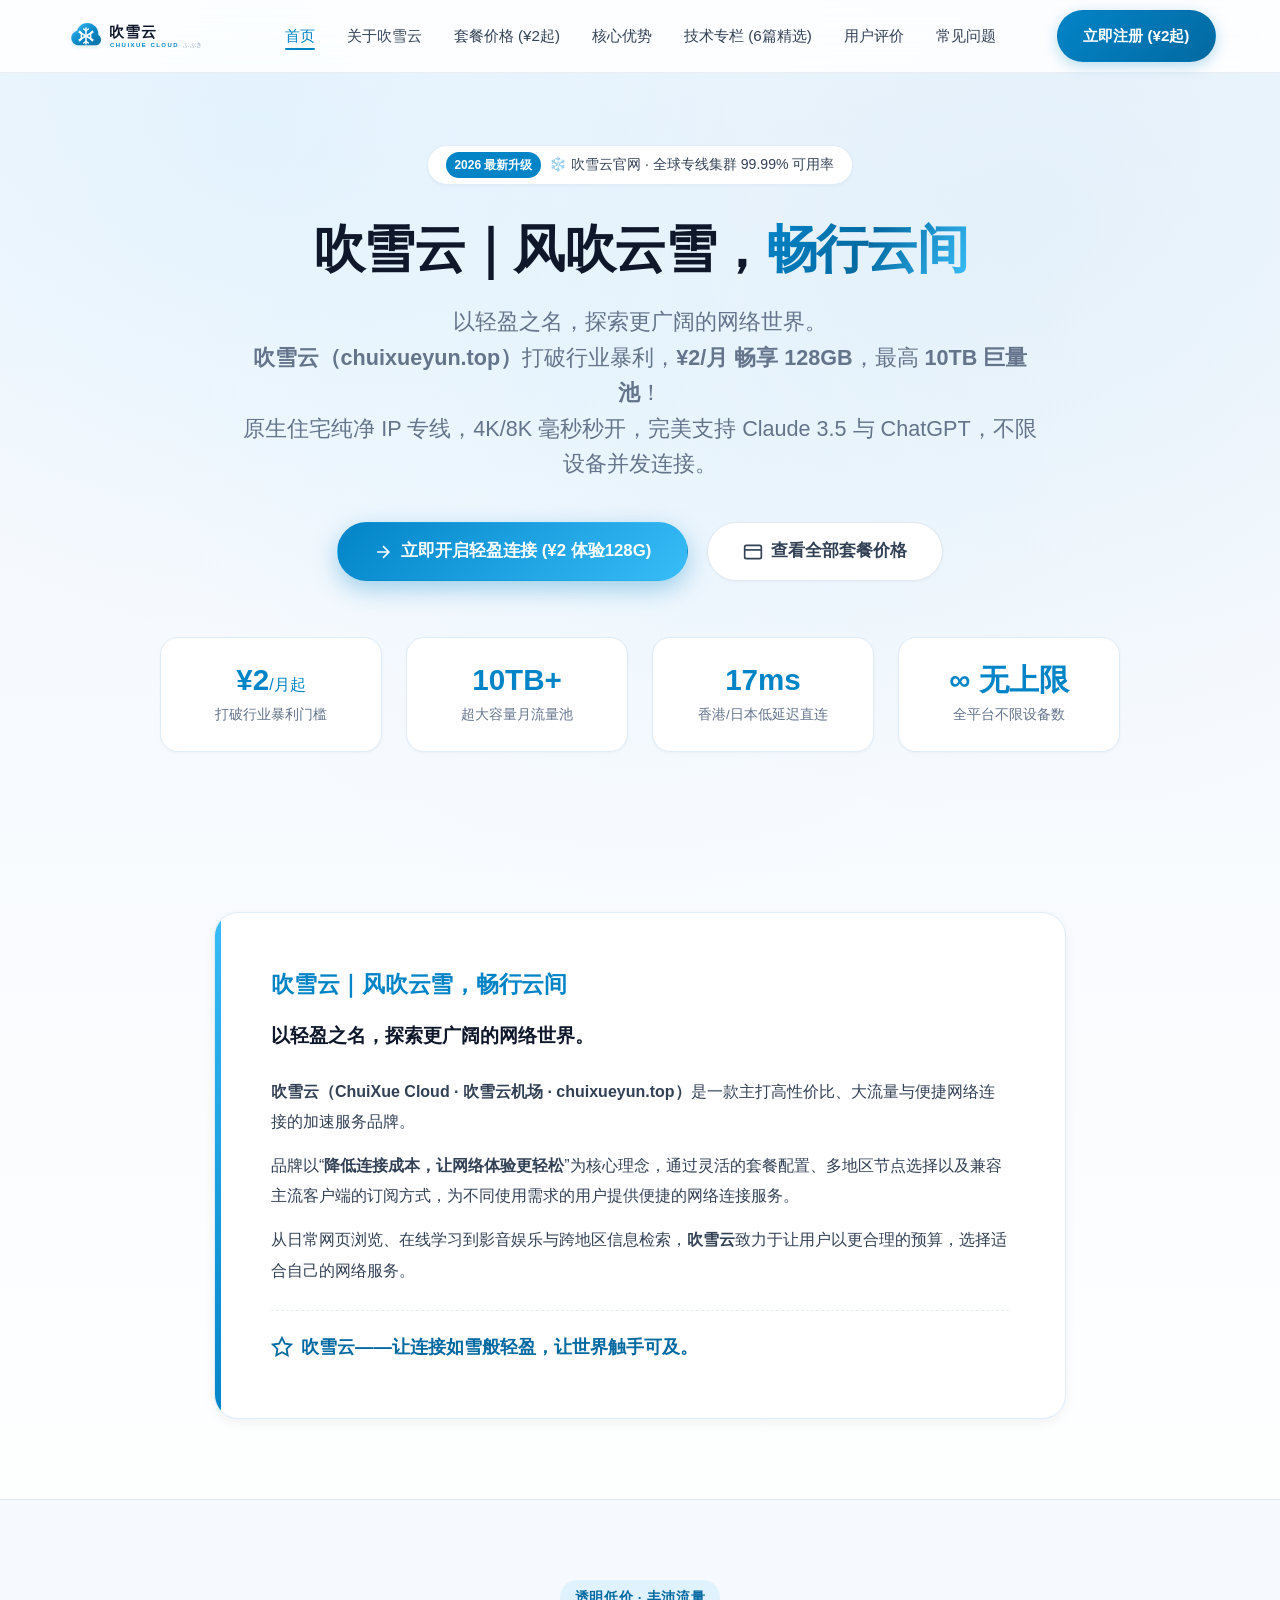
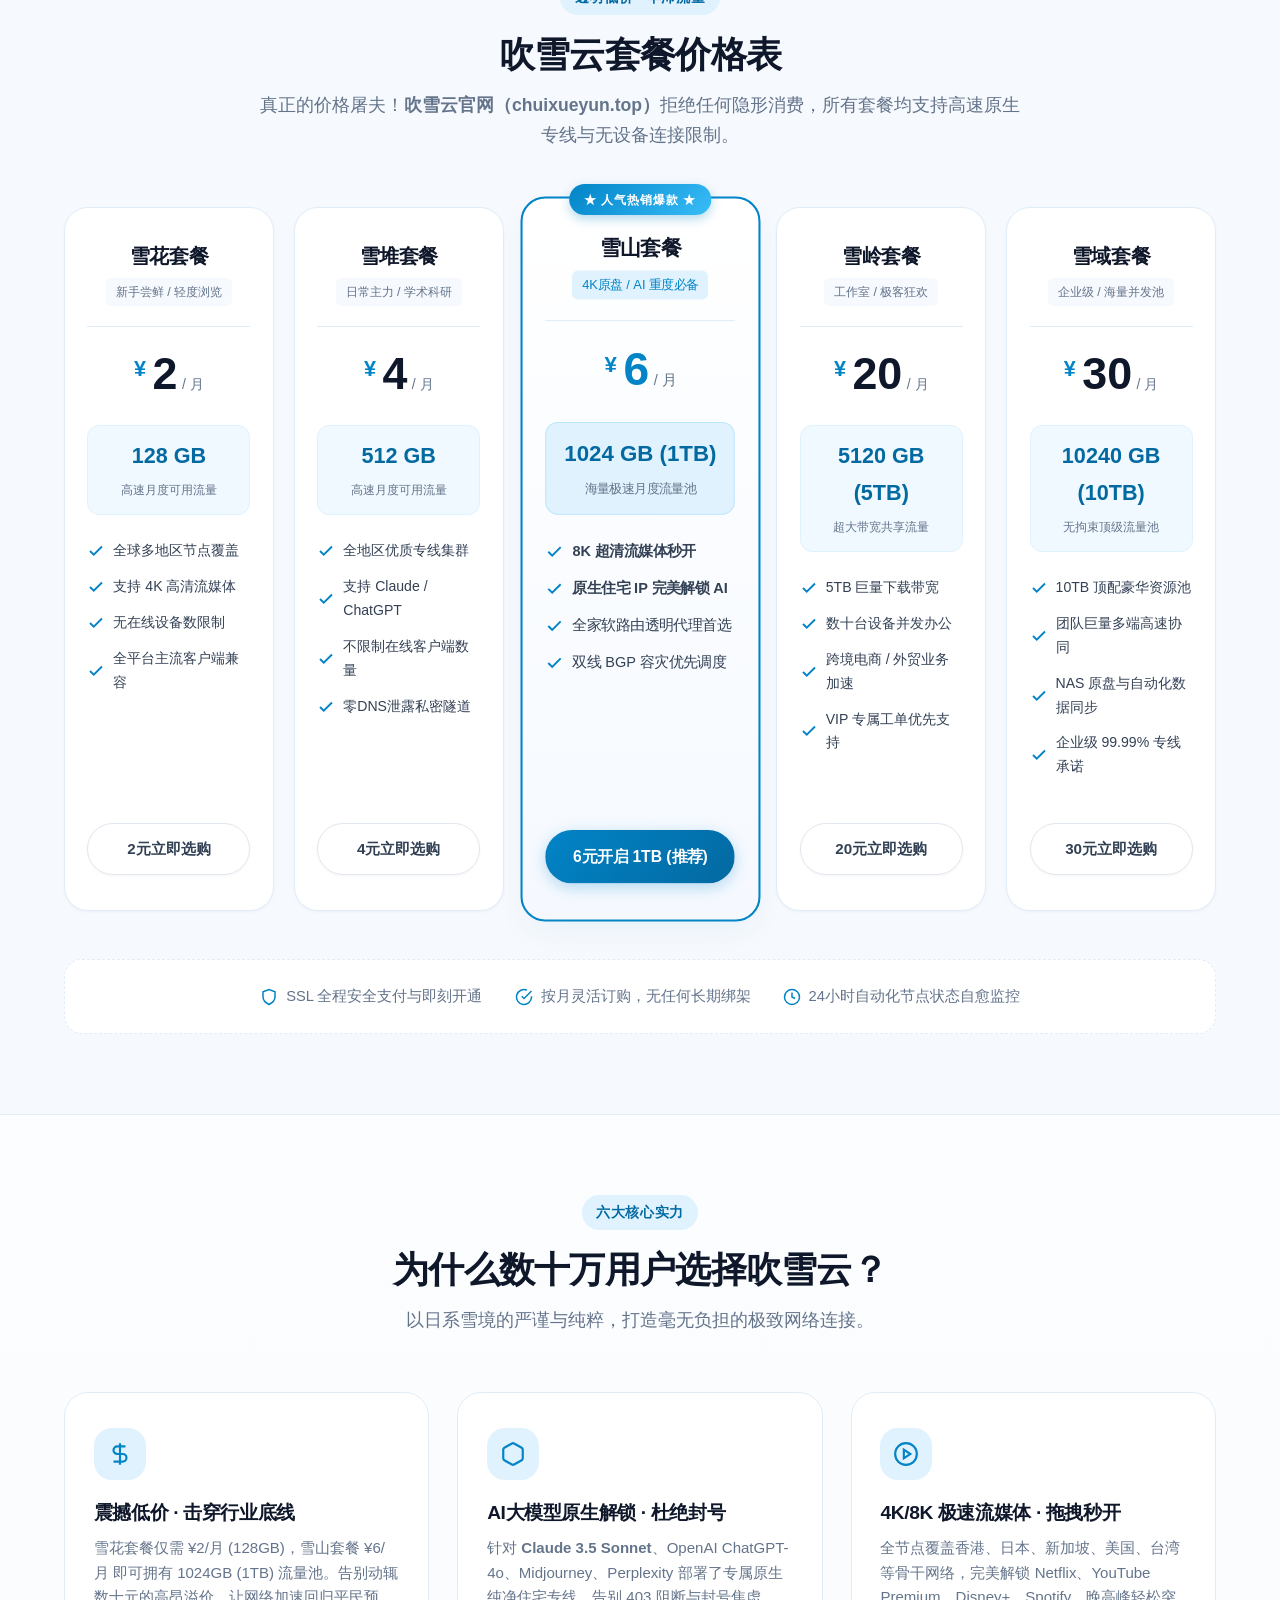
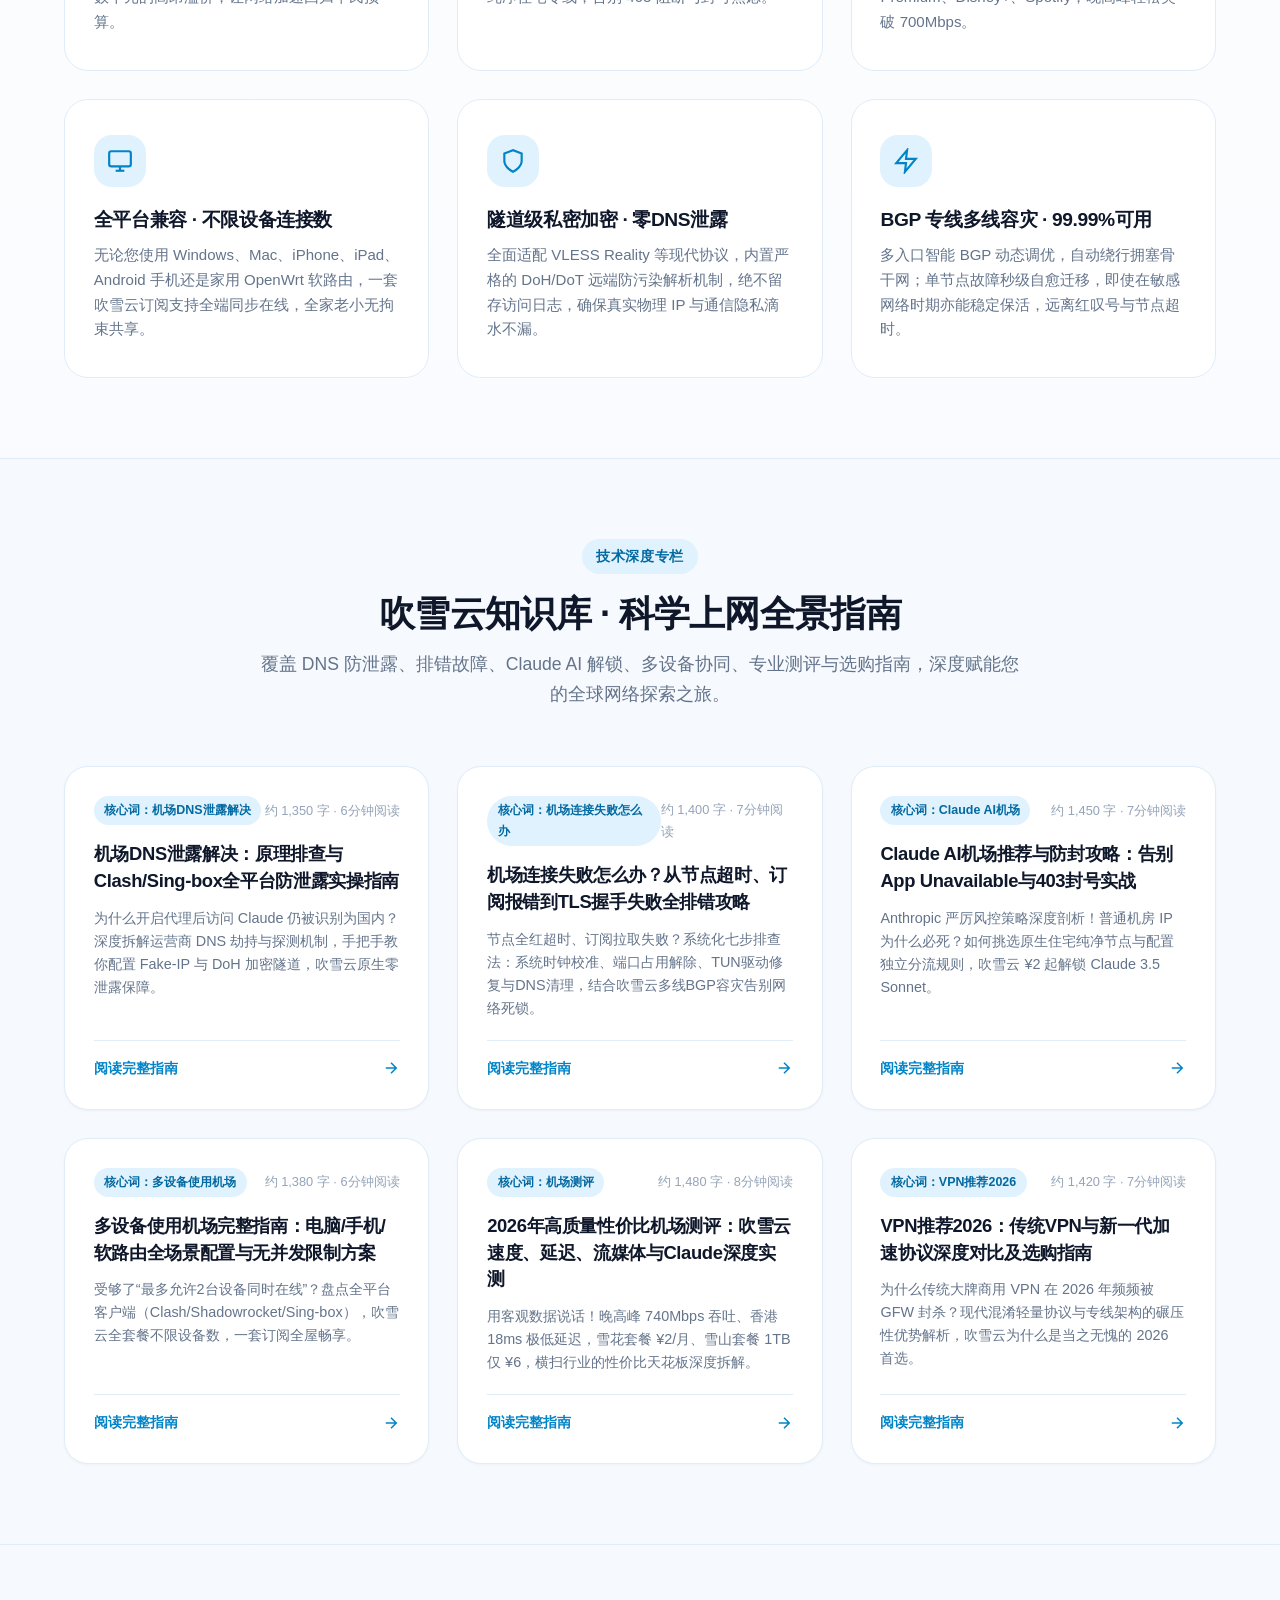
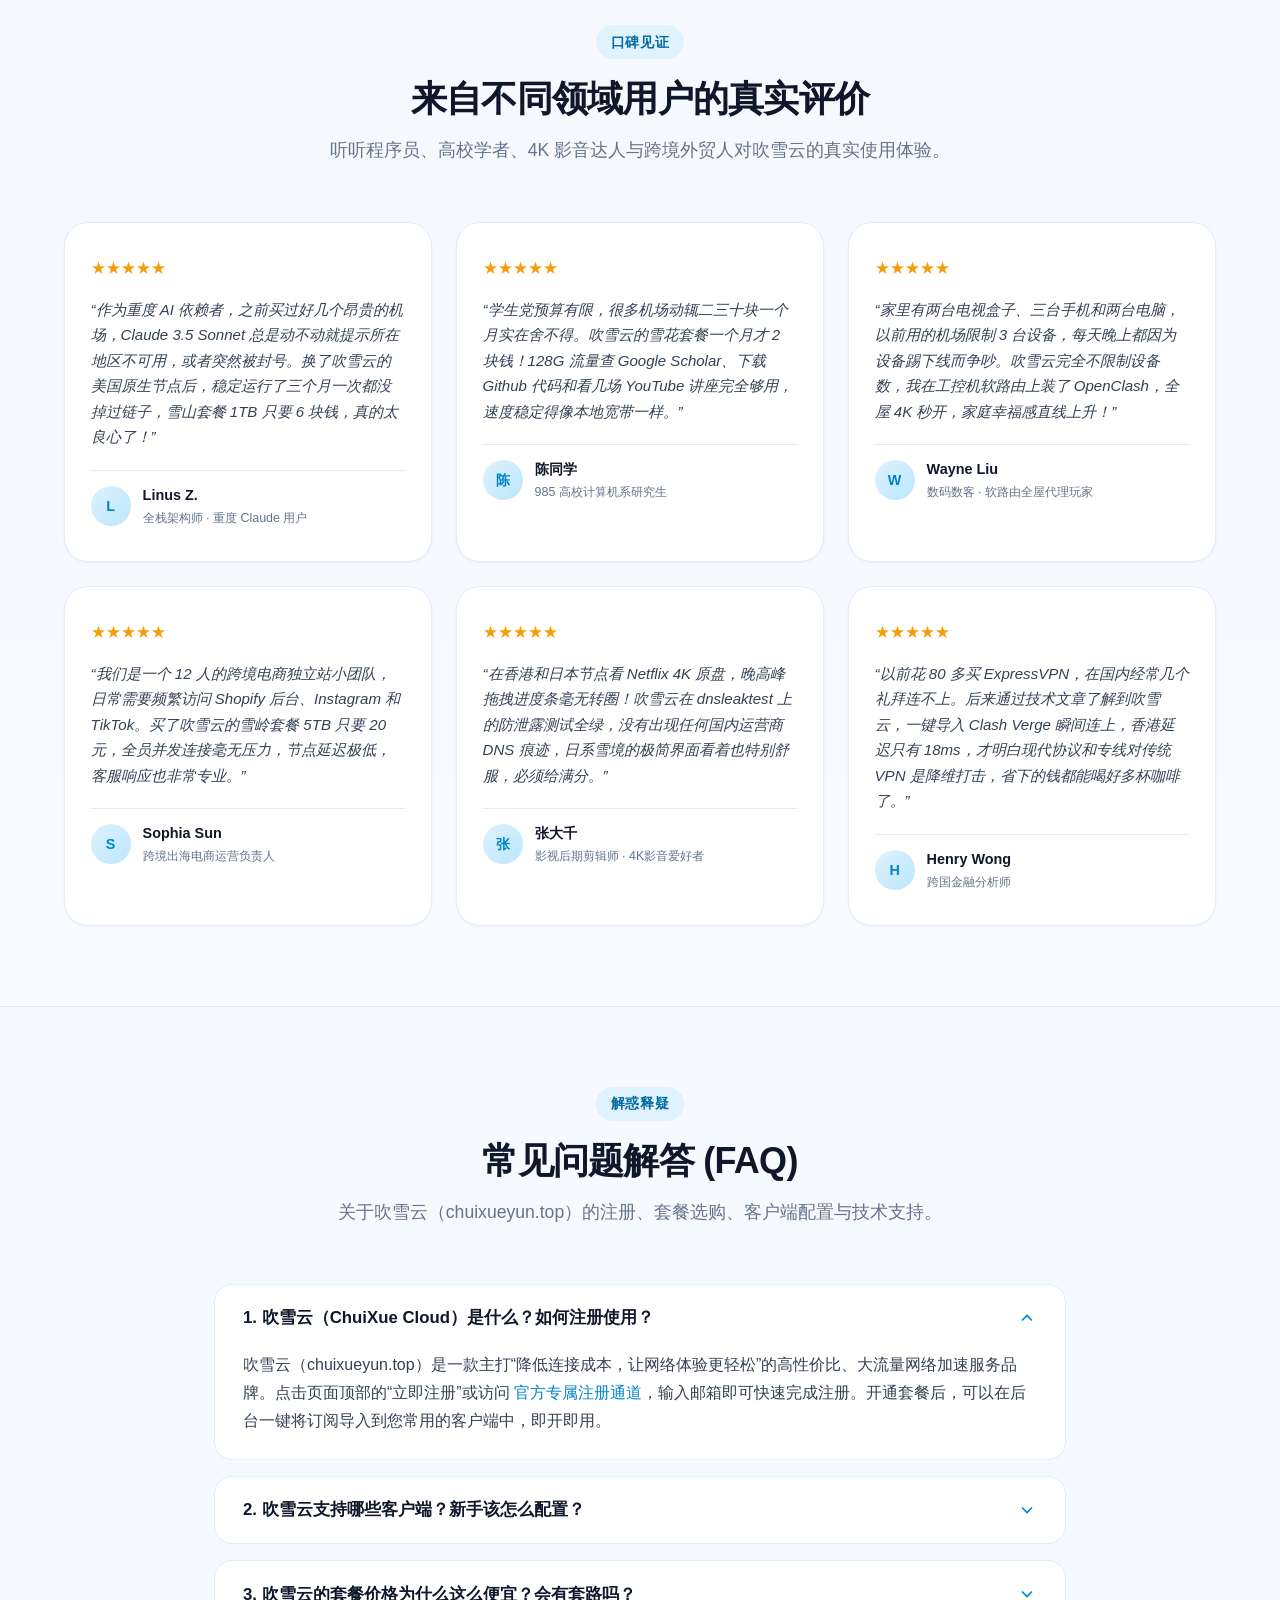
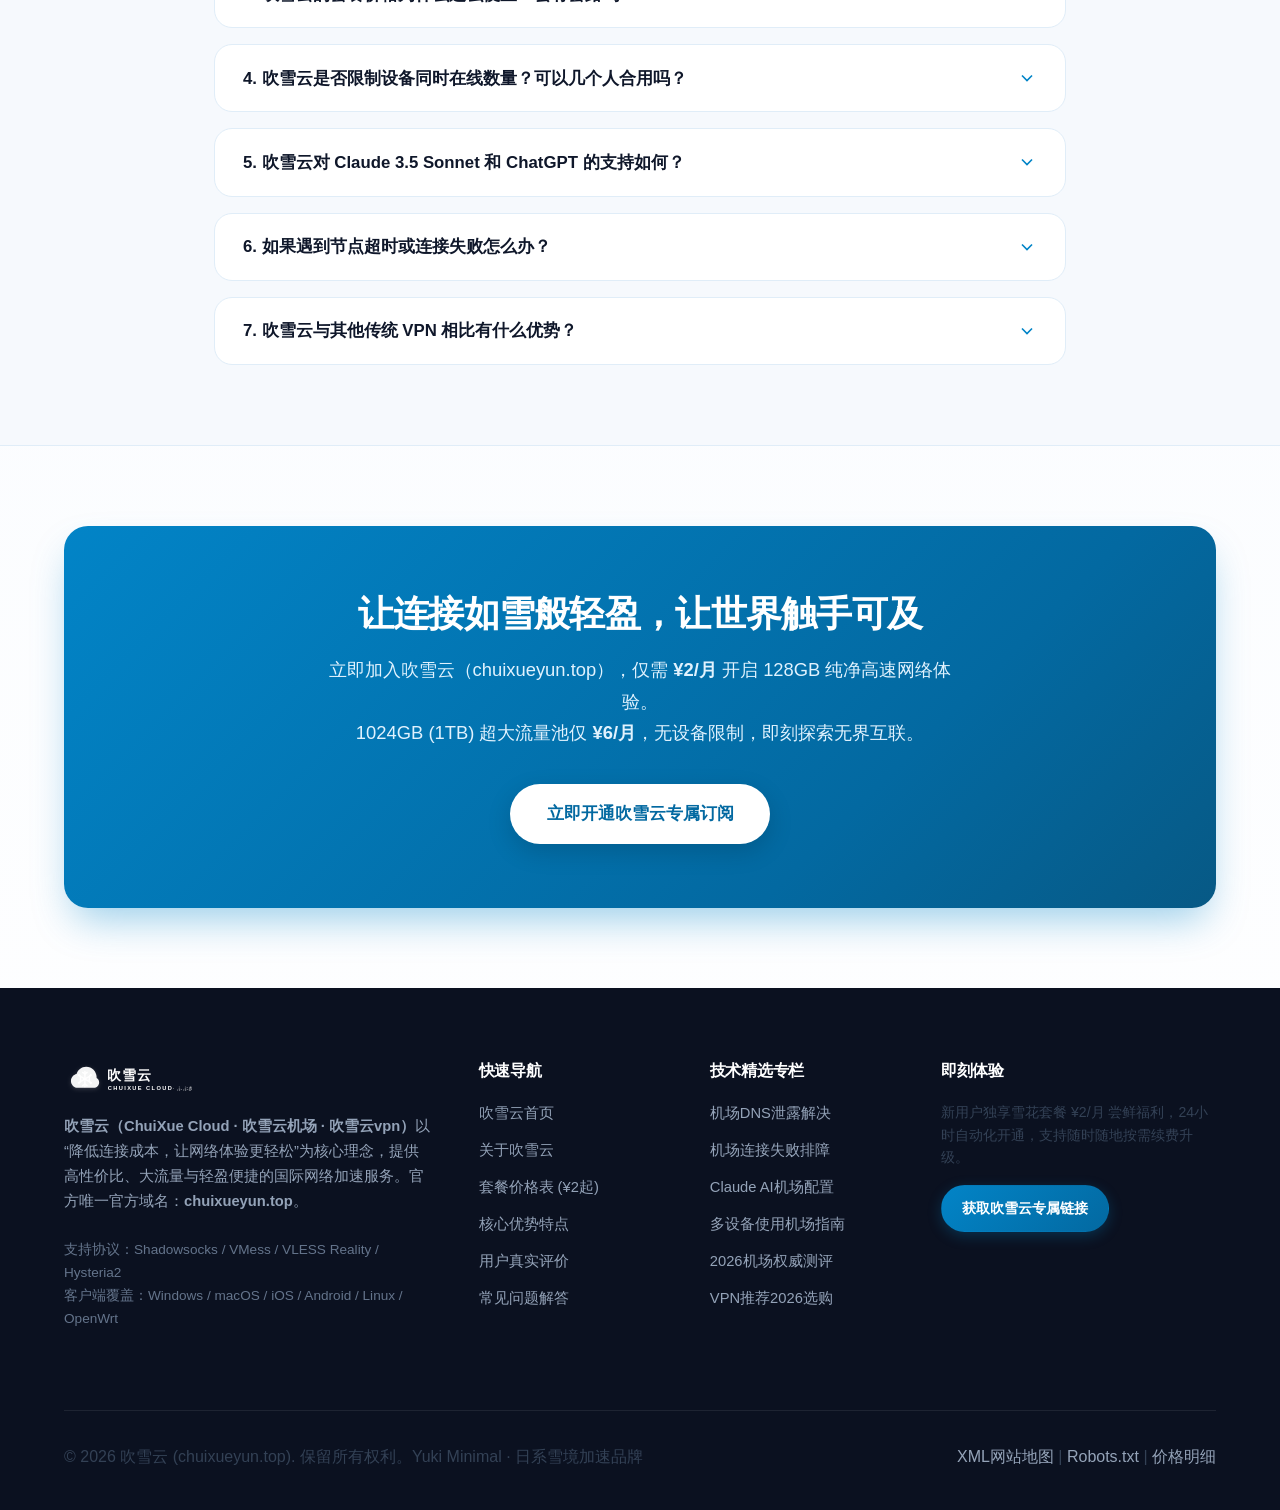
==== index.html @ 90f56648 "feat: complete 吹雪云 (chuixueyun.top) Yuki Minimal landing page, pricing plans, and 6 SEO articles" ====
<!DOCTYPE html>
<html lang="zh-CN">
<head>
  <meta charset="UTF-8">
  <meta name="viewport" content="width=device-width, initial-scale=1.0">
  
  <!-- Primary SEO Meta Tags -->
  <title>吹雪云官网 - 吹雪云机场 | 极致性价比大流量VPN加速服务 (chuixueyun.top)</title>
  <meta name="title" content="吹雪云官网 - 吹雪云机场 | 极致性价比大流量VPN加速服务 (chuixueyun.top)">
  <meta name="description" content="吹雪云（chuixueyun.top）是专业高性价比科学上网加速品牌，吹雪云机场提供¥2/月128G起至10TB大流量套餐。全专线BGP网络，4K/8K秒开，原生纯净住宅IP深度适配Claude 3.5与ChatGPT，全平台不限设备连接数。立即登录吹雪云官网获取专属极速订阅！">
  <meta name="keywords" content="吹雪云, 吹雪云官网, 吹雪云机场, 吹雪云vpn, 吹雪云机场官网, chuixueyun.top, 便宜机场, 机场推荐2026, 机场DNS泄露解决, 机场连接失败怎么办, Claude AI机场, 多设备使用机场, 机场测评, VPN推荐2026">
  <meta name="author" content="吹雪云 ChuiXue Cloud">
  <meta name="robots" content="index, follow, max-snippet:-1, max-image-preview:large, max-video-preview:-1">
  <link rel="canonical" href="https://chuixueyun.top/">

  <!-- Hreflang Tags for Multi-region / Multi-language SEO -->
  <link rel="alternate" hreflang="zh-CN" href="https://chuixueyun.top/">
  <link rel="alternate" hreflang="zh-TW" href="https://chuixueyun.top/">
  <link rel="alternate" hreflang="zh-HK" href="https://chuixueyun.top/">
  <link rel="alternate" hreflang="x-default" href="https://chuixueyun.top/">

  <!-- Geo Location Meta Tags -->
  <meta name="geo.region" content="HK">
  <meta name="geo.placename" content="Hong Kong">
  <meta name="geo.position" content="22.3193;114.1694">
  <meta name="ICBM" content="22.3193, 114.1694">

  <!-- Open Graph / Facebook / WeChat -->
  <meta property="og:type" content="website">
  <meta property="og:url" content="https://chuixueyun.top/">
  <meta property="og:title" content="吹雪云官网 - 吹雪云机场 | 风吹云雪，畅行云间">
  <meta property="og:description" content="低至¥2/月 128GB 起，1TB仅需¥6！全节点原生解锁 Claude 3.5 / Netflix 4K，无并发设备限制，日系雪境极简加速品牌。">
  <meta property="og:image" content="https://chuixueyun.top/assets/logo.svg">
  <meta property="og:site_name" content="吹雪云官网">
  <meta property="og:locale" content="zh_CN">

  <!-- Twitter Card -->
  <meta name="twitter:card" content="summary_large_image">
  <meta name="twitter:url" content="https://chuixueyun.top/">
  <meta name="twitter:title" content="吹雪云官网 - 吹雪云机场 | 极致性价比大流量VPN加速服务">
  <meta name="twitter:description" content="吹雪云官网（chuixueyun.top）为全球用户提供轻盈极速的网络连接服务。¥2元起体验128G，全平台兼容。">
  <meta name="twitter:image" content="https://chuixueyun.top/assets/logo.svg">

  <!-- Favicon -->
  <link rel="icon" href="assets/favicon.svg" type="image/svg+xml">
  <link rel="apple-touch-icon" href="assets/favicon.svg">

  <!-- Stylesheet -->
  <link rel="stylesheet" href="style.css">

  <!-- Structured Data JSON-LD (Schema.org) -->
  <script type="application/ld+json">
  {
    "@context": "https://schema.org",
    "@graph": [
      {
        "@type": "WebSite",
        "@id": "https://chuixueyun.top/#website",
        "url": "https://chuixueyun.top/",
        "name": "吹雪云官网",
        "description": "吹雪云官网（chuixueyun.top）- 高性价比大流量加速机场与VPN服务",
        "publisher": {
          "@id": "https://chuixueyun.top/#organization"
        },
        "inLanguage": "zh-CN"
      },
      {
        "@type": "Organization",
        "@id": "https://chuixueyun.top/#organization",
        "name": "吹雪云",
        "alternateName": ["ChuiXue Cloud", "吹雪云机场", "吹雪云vpn", "吹雪云官网"],
        "url": "https://chuixueyun.top/",
        "logo": "https://chuixueyun.top/assets/logo.svg",
        "description": "以轻盈之名，探索更广阔的网络世界。主打高性价比、大流量与便捷网络连接的加速服务品牌。"
      },
      {
        "@type": "Product",
        "name": "吹雪云机场网络加速订阅服务",
        "brand": {
          "@type": "Brand",
          "name": "吹雪云"
        },
        "description": "全专线高速网络加速，支持Shadowsocks/VMess/VLESS，兼容Clash/Sing-box/Shadowrocket，支持Claude AI与4K流媒体原生解锁。",
        "offers": {
          "@type": "AggregateOffer",
          "priceCurrency": "CNY",
          "lowPrice": "2.00",
          "highPrice": "30.00",
          "offerCount": "5",
          "offers": [
            {
              "@type": "Offer",
              "name": "雪花套餐",
              "price": "2.00",
              "priceCurrency": "CNY",
              "description": "128GB 月流量 / 月付 ¥2",
              "url": "https://varnexa.lingdongaff.com/#/?code=HHoxxHGa"
            },
            {
              "@type": "Offer",
              "name": "雪堆套餐",
              "price": "4.00",
              "priceCurrency": "CNY",
              "description": "512GB 月流量 / 月付 ¥4",
              "url": "https://varnexa.lingdongaff.com/#/?code=HHoxxHGa"
            },
            {
              "@type": "Offer",
              "name": "雪山套餐",
              "price": "6.00",
              "priceCurrency": "CNY",
              "description": "1024GB (1TB) 月流量 / 月付 ¥6",
              "url": "https://varnexa.lingdongaff.com/#/?code=HHoxxHGa"
            },
            {
              "@type": "Offer",
              "name": "雪岭套餐",
              "price": "20.00",
              "priceCurrency": "CNY",
              "description": "5120GB (5TB) 月流量 / 月付 ¥20",
              "url": "https://varnexa.lingdongaff.com/#/?code=HHoxxHGa"
            },
            {
              "@type": "Offer",
              "name": "雪域套餐",
              "price": "30.00",
              "priceCurrency": "CNY",
              "description": "10240GB (10TB) 月流量 / 月付 ¥30",
              "url": "https://varnexa.lingdongaff.com/#/?code=HHoxxHGa"
            }
          ]
        }
      },
      {
        "@type": "FAQPage",
        "mainEntity": [
          {
            "@type": "Question",
            "name": "吹雪云是什么？如何注册使用？",
            "acceptedAnswer": {
              "@type": "Answer",
              "text": "吹雪云（chuixueyun.top）是一款主打高性价比、大流量与轻盈便捷连接的网络加速品牌。点击官网任意【立即注册】按钮即可通过官方注册链接开通账号，最低只需 ¥2 即可享受 128GB 高速月流量。"
            }
          },
          {
            "@type": "Question",
            "name": "吹雪云支持哪些客户端和操作系统？",
            "acceptedAnswer": {
              "@type": "Answer",
              "text": "吹雪云全线兼容全平台主流代理客户端，包括 Windows、macOS 端的 Clash Verge Rev、v2rayN、Sing-box；iOS/iPadOS 端的 Shadowrocket (小火箭)、Loon；Android 端的 Clash Meta、Sing-box；以及家用 OpenWrt 软路由透明代理。"
            }
          },
          {
            "@type": "Question",
            "name": "吹雪云是否限制同时在线设备数量？",
            "acceptedAnswer": {
              "@type": "Answer",
              "text": "不限制！吹雪云全系列套餐均不限制设备同时在线数量，支持用户在手机、电脑、平板、电视盒子甚至全家软路由中共享使用，流量用完即止。"
            }
          },
          {
            "@type": "Question",
            "name": "吹雪云节点能否解锁 Claude AI 与 ChatGPT？",
            "acceptedAnswer": {
              "@type": "Answer",
              "text": "完美解锁。吹雪云部署了专门的原生双ISP与纯净住宅信誉出口，已通过深度优化防风控机制，全绿支持 Claude 3.5 Sonnet / Opus、OpenAI ChatGPT-4o 以及各大主流 AI 平台的持续对话。"
            }
          },
          {
            "@type": "Question",
            "name": "吹雪云如何保障无 DNS 泄露？",
            "acceptedAnswer": {
              "@type": "Answer",
              "text": "吹雪云采用全链路私密隧道加密，配合 Fake-IP 与 DoH 远端解析机制，彻底杜绝本地运营商的 DNS 劫持与探测，保障您的真实 IP 与访问痕迹滴水不漏。"
            }
          }
        ]
      }
    ]
  }
  </script>
</head>
<body>

  <!-- Background Decorative Snowflake Gradient -->
  <div class="snow-bg-pattern" aria-hidden="true"></div>

  <!-- Site Header -->
  <header class="site-header">
    <div class="container header-inner">
      <a href="index.html" class="brand-link" title="吹雪云官网">
        <img src="assets/logo.svg" alt="吹雪云官网LOGO" class="brand-logo-img">
      </a>
      
      <nav aria-label="全站主导航">
        <ul class="nav-menu" id="navMenu">
          <li><a href="#home" class="nav-link active">首页</a></li>
          <li><a href="#about" class="nav-link">关于吹雪云</a></li>
          <li><a href="#pricing" class="nav-link">套餐价格 (¥2起)</a></li>
          <li><a href="#features" class="nav-link">核心优势</a></li>
          <li><a href="#articles" class="nav-link">技术专栏 (6篇精选)</a></li>
          <li><a href="#reviews" class="nav-link">用户评价</a></li>
          <li><a href="#faq" class="nav-link">常见问题</a></li>
        </ul>
      </nav>

      <div class="header-actions">
        <a href="https://varnexa.lingdongaff.com/#/?code=HHoxxHGa" target="_blank" rel="noopener nofollow" class="btn btn-primary" title="注册吹雪云体验">
          立即注册 (¥2起)
        </a>
        <button class="mobile-toggle" id="mobileToggle" aria-label="展开导航菜单" aria-expanded="false">
          <svg width="24" height="24" viewBox="0 0 24 24" fill="none" stroke="currentColor" stroke-width="2"><path d="M4 6h16M4 12h16M4 18h16"/></svg>
        </button>
      </div>
    </div>
  </header>

  <!-- Hero Section -->
  <section class="hero-section" id="home">
    <div class="container">
      <!-- Pill Badge -->
      <div class="hero-pill">
        <span class="hero-pill-badge">2026 最新升级</span>
        <span>❄️ 吹雪云官网 · 全球专线集群 99.99% 可用率</span>
      </div>

      <!-- Main Headline with SEO Keywords -->
      <h1 class="hero-title">
        吹雪云｜风吹云雪，<span class="hero-title-highlight">畅行云间</span>
      </h1>

      <!-- Subtitle -->
      <p class="hero-subtitle">
        以轻盈之名，探索更广阔的网络世界。<br>
        <strong>吹雪云（chuixueyun.top）</strong>打破行业暴利，<strong>¥2/月 畅享 128GB</strong>，最高 <strong>10TB 巨量池</strong>！<br>
        原生住宅纯净 IP 专线，4K/8K 毫秒秒开，完美支持 Claude 3.5 与 ChatGPT，不限设备并发连接。
      </p>

      <!-- CTA Action Buttons -->
      <div class="hero-actions">
        <a href="https://varnexa.lingdongaff.com/#/?code=HHoxxHGa" target="_blank" rel="noopener nofollow" class="btn btn-accent btn-lg" title="立即注册吹雪云">
          <svg width="20" height="20" viewBox="0 0 24 24" fill="none" stroke="currentColor" stroke-width="2"><path d="M5 12h14M12 5l7 7-7 7"/></svg>
          立即开启轻盈连接 (¥2 体验128G)
        </a>
        <a href="#pricing" class="btn btn-secondary btn-lg" title="查看吹雪云价格表">
          <svg width="20" height="20" viewBox="0 0 24 24" fill="none" stroke="currentColor" stroke-width="2"><rect x="2" y="4" width="20" height="16" rx="2"/><path d="M7 15h0M2 9.5h20"/></svg>
          查看全部套餐价格
        </a>
      </div>

      <!-- Real-time Live Stats -->
      <div class="hero-stats">
        <div class="stat-card">
          <div class="stat-number">¥2<span style="font-size: 1rem; font-weight: 500;">/月起</span></div>
          <div class="stat-label">打破行业暴利门槛</div>
        </div>
        <div class="stat-card">
          <div class="stat-number">10TB+</div>
          <div class="stat-label">超大容量月流量池</div>
        </div>
        <div class="stat-card">
          <div class="stat-number live-ping" data-base="18">18ms</div>
          <div class="stat-label">香港/日本低延迟直连</div>
        </div>
        <div class="stat-card">
          <div class="stat-number">∞ 无上限</div>
          <div class="stat-label">全平台不限设备数</div>
        </div>
      </div>
    </div>
  </section>

  <!-- About Brand Section (日系雪境专属品牌展示) -->
  <section class="section" id="about">
    <div class="container container-narrow">
      <div class="about-box">
        <h2 class="about-quote">
          吹雪云｜风吹云雪，畅行云间
        </h2>
        <p class="about-lead">
          以轻盈之名，探索更广阔的网络世界。
        </p>
        <div class="about-body">
          <p>
            <strong>吹雪云（ChuiXue Cloud · 吹雪云机场 · chuixueyun.top）</strong>是一款主打高性价比、大流量与便捷网络连接的加速服务品牌。
          </p>
          <p style="margin-top: 0.85rem;">
            品牌以“<strong>降低连接成本，让网络体验更轻松</strong>”为核心理念，通过灵活的套餐配置、多地区节点选择以及兼容主流客户端的订阅方式，为不同使用需求的用户提供便捷的网络连接服务。
          </p>
          <p style="margin-top: 0.85rem;">
            从日常网页浏览、在线学习到影音娱乐与跨地区信息检索，<strong>吹雪云</strong>致力于让用户以更合理的预算，选择适合自己的网络服务。
          </p>
        </div>
        <div class="about-outro">
          <svg width="22" height="22" viewBox="0 0 24 24" fill="none" stroke="currentColor" stroke-width="2"><path d="M12 2l3.09 6.26L22 9.27l-5 4.87 1.18 6.88L12 17.77l-6.18 3.25L7 14.14 2 9.27l6.91-1.01L12 2z"/></svg>
          <span>吹雪云——让连接如雪般轻盈，让世界触手可及。</span>
        </div>
      </div>
    </div>
  </section>

  <!-- Pricing Table Section (5 Plans from Image 1) -->
  <section class="section section-alt" id="pricing">
    <div class="container">
      <div class="section-header">
        <span class="section-tag">透明低价 · 丰沛流量</span>
        <h2>吹雪云套餐价格表</h2>
        <p class="section-desc">
          真正的价格屠夫！<strong>吹雪云官网（chuixueyun.top）</strong>拒绝任何隐形消费，所有套餐均支持高速原生专线与无设备连接限制。
        </p>
      </div>

      <!-- 5-Grid Responsive Pricing Cards -->
      <div class="pricing-grid">

        <!-- 1. 雪花套餐 -->
        <div class="pricing-card">
          <div class="plan-header">
            <h3 class="plan-name">雪花套餐</h3>
            <span class="plan-badge">新手尝鲜 / 轻度浏览</span>
          </div>
          <div class="plan-price">
            <span class="price-currency">¥</span>
            <span class="price-val">2</span>
            <span class="price-period">/ 月</span>
          </div>
          <div class="plan-traffic-highlight">
            <span class="traffic-num">128 GB</span>
            <span class="traffic-sub">高速月度可用流量</span>
          </div>
          <ul class="plan-features">
            <li class="plan-feature-item">
              <svg width="18" height="18" viewBox="0 0 24 24" fill="none" stroke="currentColor" stroke-width="2.5"><polyline points="20 6 9 17 4 12"/></svg>
              <span>全球多地区节点覆盖</span>
            </li>
            <li class="plan-feature-item">
              <svg width="18" height="18" viewBox="0 0 24 24" fill="none" stroke="currentColor" stroke-width="2.5"><polyline points="20 6 9 17 4 12"/></svg>
              <span>支持 4K 高清流媒体</span>
            </li>
            <li class="plan-feature-item">
              <svg width="18" height="18" viewBox="0 0 24 24" fill="none" stroke="currentColor" stroke-width="2.5"><polyline points="20 6 9 17 4 12"/></svg>
              <span>无在线设备数限制</span>
            </li>
            <li class="plan-feature-item">
              <svg width="18" height="18" viewBox="0 0 24 24" fill="none" stroke="currentColor" stroke-width="2.5"><polyline points="20 6 9 17 4 12"/></svg>
              <span>全平台主流客户端兼容</span>
            </li>
          </ul>
          <a href="https://varnexa.lingdongaff.com/#/?code=HHoxxHGa" target="_blank" rel="noopener nofollow" class="btn btn-secondary plan-cta">
            2元立即选购
          </a>
        </div>

        <!-- 2. 雪堆套餐 -->
        <div class="pricing-card">
          <div class="plan-header">
            <h3 class="plan-name">雪堆套餐</h3>
            <span class="plan-badge">日常主力 / 学术科研</span>
          </div>
          <div class="plan-price">
            <span class="price-currency">¥</span>
            <span class="price-val">4</span>
            <span class="price-period">/ 月</span>
          </div>
          <div class="plan-traffic-highlight">
            <span class="traffic-num">512 GB</span>
            <span class="traffic-sub">高速月度可用流量</span>
          </div>
          <ul class="plan-features">
            <li class="plan-feature-item">
              <svg width="18" height="18" viewBox="0 0 24 24" fill="none" stroke="currentColor" stroke-width="2.5"><polyline points="20 6 9 17 4 12"/></svg>
              <span>全地区优质专线集群</span>
            </li>
            <li class="plan-feature-item">
              <svg width="18" height="18" viewBox="0 0 24 24" fill="none" stroke="currentColor" stroke-width="2.5"><polyline points="20 6 9 17 4 12"/></svg>
              <span>支持 Claude / ChatGPT</span>
            </li>
            <li class="plan-feature-item">
              <svg width="18" height="18" viewBox="0 0 24 24" fill="none" stroke="currentColor" stroke-width="2.5"><polyline points="20 6 9 17 4 12"/></svg>
              <span>不限制在线客户端数量</span>
            </li>
            <li class="plan-feature-item">
              <svg width="18" height="18" viewBox="0 0 24 24" fill="none" stroke="currentColor" stroke-width="2.5"><polyline points="20 6 9 17 4 12"/></svg>
              <span>零DNS泄露私密隧道</span>
            </li>
          </ul>
          <a href="https://varnexa.lingdongaff.com/#/?code=HHoxxHGa" target="_blank" rel="noopener nofollow" class="btn btn-secondary plan-cta">
            4元立即选购
          </a>
        </div>

        <!-- 3. 雪山套餐 (POPULAR) -->
        <div class="pricing-card popular">
          <span class="popular-badge">★ 人气热销爆款 ★</span>
          <div class="plan-header">
            <h3 class="plan-name">雪山套餐</h3>
            <span class="plan-badge" style="background: var(--primary-light); color: var(--primary);">4K原盘 / AI 重度必备</span>
          </div>
          <div class="plan-price">
            <span class="price-currency">¥</span>
            <span class="price-val" style="color: var(--primary);">6</span>
            <span class="price-period">/ 月</span>
          </div>
          <div class="plan-traffic-highlight" style="background: #E0F2FE; border-color: #BAE6FD;">
            <span class="traffic-num" style="color: #0369A1;">1024 GB (1TB)</span>
            <span class="traffic-sub">海量极速月度流量池</span>
          </div>
          <ul class="plan-features">
            <li class="plan-feature-item">
              <svg width="18" height="18" viewBox="0 0 24 24" fill="none" stroke="currentColor" stroke-width="2.5"><polyline points="20 6 9 17 4 12"/></svg>
              <strong>8K 超清流媒体秒开</strong>
            </li>
            <li class="plan-feature-item">
              <svg width="18" height="18" viewBox="0 0 24 24" fill="none" stroke="currentColor" stroke-width="2.5"><polyline points="20 6 9 17 4 12"/></svg>
              <strong>原生住宅 IP 完美解锁 AI</strong>
            </li>
            <li class="plan-feature-item">
              <svg width="18" height="18" viewBox="0 0 24 24" fill="none" stroke="currentColor" stroke-width="2.5"><polyline points="20 6 9 17 4 12"/></svg>
              <span>全家软路由透明代理首选</span>
            </li>
            <li class="plan-feature-item">
              <svg width="18" height="18" viewBox="0 0 24 24" fill="none" stroke="currentColor" stroke-width="2.5"><polyline points="20 6 9 17 4 12"/></svg>
              <span>双线 BGP 容灾优先调度</span>
            </li>
          </ul>
          <a href="https://varnexa.lingdongaff.com/#/?code=HHoxxHGa" target="_blank" rel="noopener nofollow" class="btn btn-primary plan-cta">
            6元开启 1TB (推荐)
          </a>
        </div>

        <!-- 4. 雪岭套餐 -->
        <div class="pricing-card">
          <div class="plan-header">
            <h3 class="plan-name">雪岭套餐</h3>
            <span class="plan-badge">工作室 / 极客狂欢</span>
          </div>
          <div class="plan-price">
            <span class="price-currency">¥</span>
            <span class="price-val">20</span>
            <span class="price-period">/ 月</span>
          </div>
          <div class="plan-traffic-highlight">
            <span class="traffic-num">5120 GB (5TB)</span>
            <span class="traffic-sub">超大带宽共享流量</span>
          </div>
          <ul class="plan-features">
            <li class="plan-feature-item">
              <svg width="18" height="18" viewBox="0 0 24 24" fill="none" stroke="currentColor" stroke-width="2.5"><polyline points="20 6 9 17 4 12"/></svg>
              <span>5TB 巨量下载带宽</span>
            </li>
            <li class="plan-feature-item">
              <svg width="18" height="18" viewBox="0 0 24 24" fill="none" stroke="currentColor" stroke-width="2.5"><polyline points="20 6 9 17 4 12"/></svg>
              <span>数十台设备并发办公</span>
            </li>
            <li class="plan-feature-item">
              <svg width="18" height="18" viewBox="0 0 24 24" fill="none" stroke="currentColor" stroke-width="2.5"><polyline points="20 6 9 17 4 12"/></svg>
              <span>跨境电商 / 外贸业务加速</span>
            </li>
            <li class="plan-feature-item">
              <svg width="18" height="18" viewBox="0 0 24 24" fill="none" stroke="currentColor" stroke-width="2.5"><polyline points="20 6 9 17 4 12"/></svg>
              <span>VIP 专属工单优先支持</span>
            </li>
          </ul>
          <a href="https://varnexa.lingdongaff.com/#/?code=HHoxxHGa" target="_blank" rel="noopener nofollow" class="btn btn-secondary plan-cta">
            20元立即选购
          </a>
        </div>

        <!-- 5. 雪域套餐 -->
        <div class="pricing-card">
          <div class="plan-header">
            <h3 class="plan-name">雪域套餐</h3>
            <span class="plan-badge">企业级 / 海量并发池</span>
          </div>
          <div class="plan-price">
            <span class="price-currency">¥</span>
            <span class="price-val">30</span>
            <span class="price-period">/ 月</span>
          </div>
          <div class="plan-traffic-highlight">
            <span class="traffic-num">10240 GB (10TB)</span>
            <span class="traffic-sub">无拘束顶级流量池</span>
          </div>
          <ul class="plan-features">
            <li class="plan-feature-item">
              <svg width="18" height="18" viewBox="0 0 24 24" fill="none" stroke="currentColor" stroke-width="2.5"><polyline points="20 6 9 17 4 12"/></svg>
              <span>10TB 顶配豪华资源池</span>
            </li>
            <li class="plan-feature-item">
              <svg width="18" height="18" viewBox="0 0 24 24" fill="none" stroke="currentColor" stroke-width="2.5"><polyline points="20 6 9 17 4 12"/></svg>
              <span>团队巨量多端高速协同</span>
            </li>
            <li class="plan-feature-item">
              <svg width="18" height="18" viewBox="0 0 24 24" fill="none" stroke="currentColor" stroke-width="2.5"><polyline points="20 6 9 17 4 12"/></svg>
              <span>NAS 原盘与自动化数据同步</span>
            </li>
            <li class="plan-feature-item">
              <svg width="18" height="18" viewBox="0 0 24 24" fill="none" stroke="currentColor" stroke-width="2.5"><polyline points="20 6 9 17 4 12"/></svg>
              <span>企业级 99.99% 专线承诺</span>
            </li>
          </ul>
          <a href="https://varnexa.lingdongaff.com/#/?code=HHoxxHGa" target="_blank" rel="noopener nofollow" class="btn btn-secondary plan-cta">
            30元立即选购
          </a>
        </div>

      </div>

      <!-- Trust Badges Under Pricing -->
      <div class="pricing-notes">
        <div class="pricing-note-item">
          <svg width="18" height="18" viewBox="0 0 24 24" fill="none" stroke="#0284C7" stroke-width="2"><path d="M12 22s8-4 8-10V5l-8-3-8 3v7c0 6 8 10 8 10z"/></svg>
          <span>SSL 全程安全支付与即刻开通</span>
        </div>
        <div class="pricing-note-item">
          <svg width="18" height="18" viewBox="0 0 24 24" fill="none" stroke="#0284C7" stroke-width="2"><path d="M22 11.08V12a10 10 0 1 1-5.93-9.14"/><polyline points="22 4 12 14.01 9 11.01"/></svg>
          <span>按月灵活订购，无任何长期绑架</span>
        </div>
        <div class="pricing-note-item">
          <svg width="18" height="18" viewBox="0 0 24 24" fill="none" stroke="#0284C7" stroke-width="2"><circle cx="12" cy="12" r="10"/><polyline points="12 6 12 12 16 14"/></svg>
          <span>24小时自动化节点状态自愈监控</span>
        </div>
      </div>
    </div>
  </section>

  <!-- Core Features / Value Props -->
  <section class="section" id="features">
    <div class="container">
      <div class="section-header">
        <span class="section-tag">六大核心实力</span>
        <h2>为什么数十万用户选择吹雪云？</h2>
        <p class="section-desc">
          以日系雪境的严谨与纯粹，打造毫无负担的极致网络连接。
        </p>
      </div>

      <div class="features-grid">
        <!-- Feature 1 -->
        <div class="feature-card">
          <div class="feature-icon-wrapper">
            <svg width="26" height="26" viewBox="0 0 24 24" fill="none" stroke="currentColor" stroke-width="2"><path d="M12 2v20M17 5H9.5a3.5 3.5 0 0 0 0 7h5a3.5 3.5 0 0 1 0 7H6"/></svg>
          </div>
          <h3 class="feature-title">震撼低价 · 击穿行业底线</h3>
          <p class="feature-desc">
            雪花套餐仅需 ¥2/月 (128GB)，雪山套餐 ¥6/月 即可拥有 1024GB (1TB) 流量池。告别动辄数十元的高昂溢价，让网络加速回归平民预算。
          </p>
        </div>

        <!-- Feature 2 -->
        <div class="feature-card">
          <div class="feature-icon-wrapper">
            <svg width="26" height="26" viewBox="0 0 24 24" fill="none" stroke="currentColor" stroke-width="2"><path d="M21 16V8a2 2 0 0 0-1-1.73l-7-4a2 2 0 0 0-2 0l-7 4A2 2 0 0 0 3 8v8a2 2 0 0 0 1 1.73l7 4a2 2 0 0 0 2 0l7-4A2 2 0 0 0 21 16z"/></svg>
          </div>
          <h3 class="feature-title">AI大模型原生解锁 · 杜绝封号</h3>
          <p class="feature-desc">
            针对 <strong>Claude 3.5 Sonnet</strong>、OpenAI ChatGPT-4o、Midjourney、Perplexity 部署了专属原生纯净住宅专线，告别 403 阻断与封号焦虑。
          </p>
        </div>

        <!-- Feature 3 -->
        <div class="feature-card">
          <div class="feature-icon-wrapper">
            <svg width="26" height="26" viewBox="0 0 24 24" fill="none" stroke="currentColor" stroke-width="2"><circle cx="12" cy="12" r="10"/><polygon points="10 8 16 12 10 16 10 8"/></svg>
          </div>
          <h3 class="feature-title">4K/8K 极速流媒体 · 拖拽秒开</h3>
          <p class="feature-desc">
            全节点覆盖香港、日本、新加坡、美国、台湾等骨干网络，完美解锁 Netflix、YouTube Premium、Disney+、Spotify，晚高峰轻松突破 700Mbps。
          </p>
        </div>

        <!-- Feature 4 -->
        <div class="feature-card">
          <div class="feature-icon-wrapper">
            <svg width="26" height="26" viewBox="0 0 24 24" fill="none" stroke="currentColor" stroke-width="2"><rect x="2" y="3" width="20" height="14" rx="2" ry="2"/><line x1="8" y1="21" x2="16" y2="21"/><line x1="12" y1="17" x2="12" y2="21"/></svg>
          </div>
          <h3 class="feature-title">全平台兼容 · 不限设备连接数</h3>
          <p class="feature-desc">
            无论您使用 Windows、Mac、iPhone、iPad、Android 手机还是家用 OpenWrt 软路由，一套吹雪云订阅支持全端同步在线，全家老小无拘束共享。
          </p>
        </div>

        <!-- Feature 5 -->
        <div class="feature-card">
          <div class="feature-icon-wrapper">
            <svg width="26" height="26" viewBox="0 0 24 24" fill="none" stroke="currentColor" stroke-width="2"><path d="M12 22s8-4 8-10V5l-8-3-8 3v7c0 6 8 10 8 10z"/></svg>
          </div>
          <h3 class="feature-title">隧道级私密加密 · 零DNS泄露</h3>
          <p class="feature-desc">
            全面适配 VLESS Reality 等现代协议，内置严格的 DoH/DoT 远端防污染解析机制，绝不留存访问日志，确保真实物理 IP 与通信隐私滴水不漏。
          </p>
        </div>

        <!-- Feature 6 -->
        <div class="feature-card">
          <div class="feature-icon-wrapper">
            <svg width="26" height="26" viewBox="0 0 24 24" fill="none" stroke="currentColor" stroke-width="2"><path d="M13 2L3 14h9l-1 8 10-12h-9l1-8z"/></svg>
          </div>
          <h3 class="feature-title">BGP 专线多线容灾 · 99.99%可用</h3>
          <p class="feature-desc">
            多入口智能 BGP 动态调优，自动绕行拥塞骨干网；单节点故障秒级自愈迁移，即使在敏感网络时期亦能稳定保活，远离红叹号与节点超时。
          </p>
        </div>
      </div>
    </div>
  </section>

  <!-- Six SEO Articles Hub Section (技术专栏与内链网络) -->
  <section class="section section-alt" id="articles">
    <div class="container">
      <div class="section-header">
        <span class="section-tag">技术深度专栏</span>
        <h2>吹雪云知识库 · 科学上网全景指南</h2>
        <p class="section-desc">
          覆盖 DNS 防泄露、排错故障、Claude AI 解锁、多设备协同、专业测评与选购指南，深度赋能您的全球网络探索之旅。
        </p>
      </div>

      <div class="articles-grid">

        <!-- Article 1: 机场DNS泄露解决 -->
        <a href="articles/dns-leak-prevention.html" class="article-card" title="查看 机场DNS泄露解决 指南">
          <div class="article-badge-row">
            <span class="article-keyword-badge">核心词：机场DNS泄露解决</span>
            <span class="article-read-time">约 1,350 字 · 6分钟阅读</span>
          </div>
          <h3 class="article-card-title">机场DNS泄露解决：原理排查与Clash/Sing-box全平台防泄露实操指南</h3>
          <p class="article-card-snippet">
            为什么开启代理后访问 Claude 仍被识别为国内？深度拆解运营商 DNS 劫持与探测机制，手把手教你配置 Fake-IP 与 DoH 加密隧道，吹雪云原生零泄露保障。
          </p>
          <div class="article-card-footer">
            <span>阅读完整指南</span>
            <svg width="18" height="18" viewBox="0 0 24 24" fill="none" stroke="currentColor" stroke-width="2"><path d="M5 12h14M12 5l7 7-7 7"/></svg>
          </div>
        </a>

        <!-- Article 2: 机场连接失败怎么办 -->
        <a href="articles/airport-connection-troubleshooting.html" class="article-card" title="查看 机场连接失败怎么办 指南">
          <div class="article-badge-row">
            <span class="article-keyword-badge">核心词：机场连接失败怎么办</span>
            <span class="article-read-time">约 1,400 字 · 7分钟阅读</span>
          </div>
          <h3 class="article-card-title">机场连接失败怎么办？从节点超时、订阅报错到TLS握手失败全排错攻略</h3>
          <p class="article-card-snippet">
            节点全红超时、订阅拉取失败？系统化七步排查法：系统时钟校准、端口占用解除、TUN驱动修复与DNS清理，结合吹雪云多线BGP容灾告别网络死锁。
          </p>
          <div class="article-card-footer">
            <span>阅读完整指南</span>
            <svg width="18" height="18" viewBox="0 0 24 24" fill="none" stroke="currentColor" stroke-width="2"><path d="M5 12h14M12 5l7 7-7 7"/></svg>
          </div>
        </a>

        <!-- Article 3: Claude AI机场 -->
        <a href="articles/claude-ai-airport-guide.html" class="article-card" title="查看 Claude AI机场 指南">
          <div class="article-badge-row">
            <span class="article-keyword-badge">核心词：Claude AI机场</span>
            <span class="article-read-time">约 1,450 字 · 7分钟阅读</span>
          </div>
          <h3 class="article-card-title">Claude AI机场推荐与防封攻略：告别App Unavailable与403封号实战</h3>
          <p class="article-card-snippet">
            Anthropic 严厉风控策略深度剖析！普通机房 IP 为什么必死？如何挑选原生住宅纯净节点与配置独立分流规则，吹雪云 ¥2 起解锁 Claude 3.5 Sonnet。
          </p>
          <div class="article-card-footer">
            <span>阅读完整指南</span>
            <svg width="18" height="18" viewBox="0 0 24 24" fill="none" stroke="currentColor" stroke-width="2"><path d="M5 12h14M12 5l7 7-7 7"/></svg>
          </div>
        </a>

        <!-- Article 4: 多设备使用机场 -->
        <a href="articles/multi-device-airport-setup.html" class="article-card" title="查看 多设备使用机场 指南">
          <div class="article-badge-row">
            <span class="article-keyword-badge">核心词：多设备使用机场</span>
            <span class="article-read-time">约 1,380 字 · 6分钟阅读</span>
          </div>
          <h3 class="article-card-title">多设备使用机场完整指南：电脑/手机/软路由全场景配置与无并发限制方案</h3>
          <p class="article-card-snippet">
            受够了“最多允许2台设备同时在线”？盘点全平台客户端（Clash/Shadowrocket/Sing-box），吹雪云全套餐不限设备数，一套订阅全屋畅享。
          </p>
          <div class="article-card-footer">
            <span>阅读完整指南</span>
            <svg width="18" height="18" viewBox="0 0 24 24" fill="none" stroke="currentColor" stroke-width="2"><path d="M5 12h14M12 5l7 7-7 7"/></svg>
          </div>
        </a>

        <!-- Article 5: 机场测评 -->
        <a href="articles/airport-review-2026.html" class="article-card" title="查看 机场测评 指南">
          <div class="article-badge-row">
            <span class="article-keyword-badge">核心词：机场测评</span>
            <span class="article-read-time">约 1,480 字 · 8分钟阅读</span>
          </div>
          <h3 class="article-card-title">2026年高质量性价比机场测评：吹雪云速度、延迟、流媒体与Claude深度实测</h3>
          <p class="article-card-snippet">
            用客观数据说话！晚高峰 740Mbps 吞吐、香港 18ms 极低延迟，雪花套餐 ¥2/月、雪山套餐 1TB 仅 ¥6，横扫行业的性价比天花板深度拆解。
          </p>
          <div class="article-card-footer">
            <span>阅读完整指南</span>
            <svg width="18" height="18" viewBox="0 0 24 24" fill="none" stroke="currentColor" stroke-width="2"><path d="M5 12h14M12 5l7 7-7 7"/></svg>
          </div>
        </a>

        <!-- Article 6: VPN推荐2026 -->
        <a href="articles/best-vpn-recommendation-2026.html" class="article-card" title="查看 VPN推荐2026 指南">
          <div class="article-badge-row">
            <span class="article-keyword-badge">核心词：VPN推荐2026</span>
            <span class="article-read-time">约 1,420 字 · 7分钟阅读</span>
          </div>
          <h3 class="article-card-title">VPN推荐2026：传统VPN与新一代加速协议深度对比及选购指南</h3>
          <p class="article-card-snippet">
            为什么传统大牌商用 VPN 在 2026 年频频被 GFW 封杀？现代混淆轻量协议与专线架构的碾压性优势解析，吹雪云为什么是当之无愧的 2026 首选。
          </p>
          <div class="article-card-footer">
            <span>阅读完整指南</span>
            <svg width="18" height="18" viewBox="0 0 24 24" fill="none" stroke="currentColor" stroke-width="2"><path d="M5 12h14M12 5l7 7-7 7"/></svg>
          </div>
        </a>

      </div>
    </div>
  </section>

  <!-- User Reviews / Testimonials (真实用户评价) -->
  <section class="section" id="reviews">
    <div class="container">
      <div class="section-header">
        <span class="section-tag">口碑见证</span>
        <h2>来自不同领域用户的真实评价</h2>
        <p class="section-desc">
          听听程序员、高校学者、4K 影音达人与跨境外贸人对吹雪云的真实使用体验。
        </p>
      </div>

      <div class="reviews-grid">
        <!-- Review 1 -->
        <div class="review-card">
          <div class="review-stars">★★★★★</div>
          <p class="review-quote">
            “作为重度 AI 依赖者，之前买过好几个昂贵的机场，Claude 3.5 Sonnet 总是动不动就提示所在地区不可用，或者突然被封号。换了吹雪云的美国原生节点后，稳定运行了三个月一次都没掉过链子，雪山套餐 1TB 只要 6 块钱，真的太良心了！”
          </p>
          <div class="review-user-row">
            <div class="review-avatar">L</div>
            <div>
              <div class="review-user-name">Linus Z.</div>
              <div class="review-user-tag">全栈架构师 · 重度 Claude 用户</div>
            </div>
          </div>
        </div>

        <!-- Review 2 -->
        <div class="review-card">
          <div class="review-stars">★★★★★</div>
          <p class="review-quote">
            “学生党预算有限，很多机场动辄二三十块一个月实在舍不得。吹雪云的雪花套餐一个月才 2 块钱！128G 流量查 Google Scholar、下载 Github 代码和看几场 YouTube 讲座完全够用，速度稳定得像本地宽带一样。”
          </p>
          <div class="review-user-row">
            <div class="review-avatar">陈</div>
            <div>
              <div class="review-user-name">陈同学</div>
              <div class="review-user-tag">985 高校计算机系研究生</div>
            </div>
          </div>
        </div>

        <!-- Review 3 -->
        <div class="review-card">
          <div class="review-stars">★★★★★</div>
          <p class="review-quote">
            “家里有两台电视盒子、三台手机和两台电脑，以前用的机场限制 3 台设备，每天晚上都因为设备踢下线而争吵。吹雪云完全不限制设备数，我在工控机软路由上装了 OpenClash，全屋 4K 秒开，家庭幸福感直线上升！”
          </p>
          <div class="review-user-row">
            <div class="review-avatar">W</div>
            <div>
              <div class="review-user-name">Wayne Liu</div>
              <div class="review-user-tag">数码数客 · 软路由全屋代理玩家</div>
            </div>
          </div>
        </div>

        <!-- Review 4 -->
        <div class="review-card">
          <div class="review-stars">★★★★★</div>
          <p class="review-quote">
            “我们是一个 12 人的跨境电商独立站小团队，日常需要频繁访问 Shopify 后台、Instagram 和 TikTok。买了吹雪云的雪岭套餐 5TB 只要 20 元，全员并发连接毫无压力，节点延迟极低，客服响应也非常专业。”
          </p>
          <div class="review-user-row">
            <div class="review-avatar">S</div>
            <div>
              <div class="review-user-name">Sophia Sun</div>
              <div class="review-user-tag">跨境出海电商运营负责人</div>
            </div>
          </div>
        </div>

        <!-- Review 5 -->
        <div class="review-card">
          <div class="review-stars">★★★★★</div>
          <p class="review-quote">
            “在香港和日本节点看 Netflix 4K 原盘，晚高峰拖拽进度条毫无转圈！吹雪云在 dnsleaktest 上的防泄露测试全绿，没有出现任何国内运营商 DNS 痕迹，日系雪境的极简界面看着也特别舒服，必须给满分。”
          </p>
          <div class="review-user-row">
            <div class="review-avatar">张</div>
            <div>
              <div class="review-user-name">张大千</div>
              <div class="review-user-tag">影视后期剪辑师 · 4K影音爱好者</div>
            </div>
          </div>
        </div>

        <!-- Review 6 -->
        <div class="review-card">
          <div class="review-stars">★★★★★</div>
          <p class="review-quote">
            “以前花 80 多买 ExpressVPN，在国内经常几个礼拜连不上。后来通过技术文章了解到吹雪云，一键导入 Clash Verge 瞬间连上，香港延迟只有 18ms，才明白现代协议和专线对传统 VPN 是降维打击，省下的钱都能喝好多杯咖啡了。”
          </p>
          <div class="review-user-row">
            <div class="review-avatar">H</div>
            <div>
              <div class="review-user-name">Henry Wong</div>
              <div class="review-user-tag">跨国金融分析师</div>
            </div>
          </div>
        </div>
      </div>
    </div>
  </section>

  <!-- FAQ Section (常见问题解答) -->
  <section class="section section-alt" id="faq">
    <div class="container container-narrow">
      <div class="section-header">
        <span class="section-tag">解惑释疑</span>
        <h2>常见问题解答 (FAQ)</h2>
        <p class="section-desc">
          关于吹雪云（chuixueyun.top）的注册、套餐选购、客户端配置与技术支持。
        </p>
      </div>

      <div class="faq-list">

        <!-- FAQ 1 -->
        <div class="faq-item active">
          <button class="faq-question" aria-expanded="true">
            <span>1. 吹雪云（ChuiXue Cloud）是什么？如何注册使用？</span>
            <svg class="faq-icon" viewBox="0 0 24 24" fill="none" stroke="currentColor" stroke-width="2"><polyline points="6 9 12 15 18 9"/></svg>
          </button>
          <div class="faq-answer">
            <p>
              吹雪云（chuixueyun.top）是一款主打“降低连接成本，让网络体验更轻松”的高性价比、大流量网络加速服务品牌。点击页面顶部的“立即注册”或访问 <a href="https://varnexa.lingdongaff.com/#/?code=HHoxxHGa" target="_blank" rel="noopener nofollow">官方专属注册通道</a>，输入邮箱即可快速完成注册。开通套餐后，可以在后台一键将订阅导入到您常用的客户端中，即开即用。
            </p>
          </div>
        </div>

        <!-- FAQ 2 -->
        <div class="faq-item">
          <button class="faq-question" aria-expanded="false">
            <span>2. 吹雪云支持哪些客户端？新手该怎么配置？</span>
            <svg class="faq-icon" viewBox="0 0 24 24" fill="none" stroke="currentColor" stroke-width="2"><polyline points="6 9 12 15 18 9"/></svg>
          </button>
          <div class="faq-answer">
            <p>
              吹雪云全面兼容市面主流客户端：
            </p>
            <ul style="margin: 0.5rem 0 0.5rem 1.25rem;">
              <li><strong>Windows / macOS：</strong> 推荐使用 <em>Clash Verge Rev</em> 或 <em>Sing-box GUI</em>；</li>
              <li><strong>iOS / iPadOS：</strong> 推荐使用 <em>Shadowrocket (小火箭)</em> 或 <em>Loon</em>；</li>
              <li><strong>Android：</strong> 推荐使用 <em>Clash Meta for Android</em> 或 <em>Sing-box</em>；</li>
              <li><strong>软路由：</strong> 推荐使用 <em>OpenClash</em> 或 <em>Passwall</em>。</li>
            </ul>
            <p>
              登录吹雪云用户后台后，点击“一键导入订阅”，客户端将自动同步全部高速节点，无需手动繁琐配置。详细多端指南可阅读：<a href="articles/multi-device-airport-setup.html">《多设备使用机场完整指南》</a>。
            </p>
          </div>
        </div>

        <!-- FAQ 3 -->
        <div class="faq-item">
          <button class="faq-question" aria-expanded="false">
            <span>3. 吹雪云的套餐价格为什么这么便宜？会有套路吗？</span>
            <svg class="faq-icon" viewBox="0 0 24 24" fill="none" stroke="currentColor" stroke-width="2"><polyline points="6 9 12 15 18 9"/></svg>
          </button>
          <div class="faq-answer">
            <p>
              完全没有任何套路！吹雪云始终坚守“风吹云雪，畅行云间”的轻盈理念，通过现代云原生弹性调度、自动化分布式监控和超大带宽批发集约化采购，极大幅度地压缩了闲置服务器成本，把实惠真正让利给终端用户。雪花套餐 ¥2/月 (128GB)、雪山套餐 ¥6/月 (1024GB) 均为真实公开价，按月订购，随时可停。
            </p>
          </div>
        </div>

        <!-- FAQ 4 -->
        <div class="faq-item">
          <button class="faq-question" aria-expanded="false">
            <span>4. 吹雪云是否限制设备同时在线数量？可以几个人合用吗？</span>
            <svg class="faq-icon" viewBox="0 0 24 24" fill="none" stroke="currentColor" stroke-width="2"><polyline points="6 9 12 15 18 9"/></svg>
          </button>
          <div class="faq-answer">
            <p>
              <strong>吹雪云全系套餐均不限制设备同时连接数！</strong> 您可以自由在个人的手机、笔记本、台式机、平板中同时保持连接，也可以与家人、室友或团队成员共享同一个订阅链接。只要当月流量未超限，所有在线设备均可享受同等的高速专线通道。
            </p>
          </div>
        </div>

        <!-- FAQ 5 -->
        <div class="faq-item">
          <button class="faq-question" aria-expanded="false">
            <span>5. 吹雪云对 Claude 3.5 Sonnet 和 ChatGPT 的支持如何？</span>
            <svg class="faq-icon" viewBox="0 0 24 24" fill="none" stroke="currentColor" stroke-width="2"><polyline points="6 9 12 15 18 9"/></svg>
          </button>
          <div class="faq-answer">
            <p>
              吹雪云特别部署了原生双 ISP 与低风控住宅信誉出口，已针对 Anthropic 及 OpenAI 的风控规则进行了深度优化。配合防 DNS 泄露配置，能够有效规避“App unavailable in your region”或 403 封号错误，支持长文本流式响应不卡顿中断。具体配置技巧可参阅：<a href="articles/claude-ai-airport-guide.html">《Claude AI机场推荐与防封攻略》</a>。
            </p>
          </div>
        </div>

        <!-- FAQ 6 -->
        <div class="faq-item">
          <button class="faq-question" aria-expanded="false">
            <span>6. 如果遇到节点超时或连接失败怎么办？</span>
            <svg class="faq-icon" viewBox="0 0 24 24" fill="none" stroke="currentColor" stroke-width="2"><polyline points="6 9 12 15 18 9"/></svg>
          </button>
          <div class="faq-answer">
            <p>
              根据统计，90% 以上的连接问题是本地原因造成的。请先检查：① 本地设备系统时间是否精准同步（偏差超60秒TLS会拒绝连接）；② 在客户端中重新点击“更新订阅”拉取最新节点；③ 检查是否关闭了冲突的杀软或旧代理。若依然无法解决，请参阅我们详尽的排错指南：<a href="articles/airport-connection-troubleshooting.html">《机场连接失败怎么办？排错全攻略》</a>。
            </p>
          </div>
        </div>

        <!-- FAQ 7 -->
        <div class="faq-item">
          <button class="faq-question" aria-expanded="false">
            <span>7. 吹雪云与其他传统 VPN 相比有什么优势？</span>
            <svg class="faq-icon" viewBox="0 0 24 24" fill="none" stroke="currentColor" stroke-width="2"><polyline points="6 9 12 15 18 9"/></svg>
          </button>
          <div class="faq-answer">
            <p>
              传统 VPN（如 ExpressVPN）基于固有特征协议，在国内极易被 GFW 的深度包检测（DPI）识别而频繁断连，且价格昂贵（每月近百元）。吹雪云基于新一代轻量混淆与伪装协议，搭配 BGP 专线智能路由，抗封锁能力更强、延迟更低（香港仅 18ms）、支持 4K/8K 秒开，且最低仅 ¥2/月。深度对比请阅读：<a href="articles/best-vpn-recommendation-2026.html">《VPN推荐2026：传统VPN与新一代加速协议对比》</a>。
            </p>
          </div>
        </div>

      </div>
    </div>
  </section>

  <!-- CTA Banner Section -->
  <section class="section">
    <div class="container">
      <div class="cta-banner">
        <h2>让连接如雪般轻盈，让世界触手可及</h2>
        <p>
          立即加入吹雪云（chuixueyun.top），仅需 <strong>¥2/月</strong> 开启 128GB 纯净高速网络体验。<br>
          1024GB (1TB) 超大流量池仅 <strong>¥6/月</strong>，无设备限制，即刻探索无界互联。
        </p>
        <a href="https://varnexa.lingdongaff.com/#/?code=HHoxxHGa" target="_blank" rel="noopener nofollow" class="btn btn-white btn-lg" title="立即注册吹雪云">
          立即开通吹雪云专属订阅
        </a>
      </div>
    </div>
  </section>

  <!-- Site Footer -->
  <footer class="site-footer">
    <div class="container">
      <div class="footer-grid">
        <!-- Brand Intro -->
        <div class="footer-brand">
          <img src="assets/logo.svg" alt="吹雪云官网LOGO" style="height: 38px; filter: brightness(0) invert(1);">
          <p>
            <strong>吹雪云（ChuiXue Cloud · 吹雪云机场 · 吹雪云vpn）</strong>以“降低连接成本，让网络体验更轻松”为核心理念，提供高性价比、大流量与轻盈便捷的国际网络加速服务。官方唯一官方域名：<strong>chuixueyun.top</strong>。
          </p>
          <p style="font-size: 0.85rem; color: #64748B;">
            支持协议：Shadowsocks / VMess / VLESS Reality / Hysteria2<br>
            客户端覆盖：Windows / macOS / iOS / Android / Linux / OpenWrt
          </p>
        </div>

        <!-- Quick Links -->
        <div class="footer-col">
          <h4>快速导航</h4>
          <ul class="footer-links">
            <li><a href="#home">吹雪云首页</a></li>
            <li><a href="#about">关于吹雪云</a></li>
            <li><a href="#pricing">套餐价格表 (¥2起)</a></li>
            <li><a href="#features">核心优势特点</a></li>
            <li><a href="#reviews">用户真实评价</a></li>
            <li><a href="#faq">常见问题解答</a></li>
          </ul>
        </div>

        <!-- Articles Internal Links -->
        <div class="footer-col">
          <h4>技术精选专栏</h4>
          <ul class="footer-links">
            <li><a href="articles/dns-leak-prevention.html">机场DNS泄露解决</a></li>
            <li><a href="articles/airport-connection-troubleshooting.html">机场连接失败排障</a></li>
            <li><a href="articles/claude-ai-airport-guide.html">Claude AI机场配置</a></li>
            <li><a href="articles/multi-device-airport-setup.html">多设备使用机场指南</a></li>
            <li><a href="articles/airport-review-2026.html">2026机场权威测评</a></li>
            <li><a href="articles/best-vpn-recommendation-2026.html">VPN推荐2026选购</a></li>
          </ul>
        </div>

        <!-- Service & Registration -->
        <div class="footer-col">
          <h4>即刻体验</h4>
          <p style="margin-bottom: 1rem; font-size: 0.88rem; line-height: 1.6;">
            新用户独享雪花套餐 ¥2/月 尝鲜福利，24小时自动化开通，支持随时随地按需续费升级。
          </p>
          <a href="https://varnexa.lingdongaff.com/#/?code=HHoxxHGa" target="_blank" rel="noopener nofollow" class="btn btn-primary" style="padding: 0.65rem 1.25rem; font-size: 0.9rem;">
            获取吹雪云专属链接
          </a>
        </div>
      </div>

      <div class="footer-bottom">
        <p>&copy; 2026 吹雪云 (chuixueyun.top). 保留所有权利。Yuki Minimal · 日系雪境加速品牌</p>
        <p>
          <a href="sitemap.xml" style="color: #94A3B8;">XML网站地图</a> | 
          <a href="robots.txt" style="color: #94A3B8;">Robots.txt</a> | 
          <a href="#pricing" style="color: #94A3B8;">价格明细</a>
        </p>
      </div>
    </div>
  </footer>

  <!-- Sticky Mobile Conversion Bar (High Converting) -->
  <div class="sticky-mobile-bar" aria-label="移动端快速订购栏">
    <div class="sticky-mobile-inner">
      <div class="sticky-text">
        <strong>吹雪云 · ¥2/月 128G</strong>
        <span>1TB仅¥6 · 不限设备数</span>
      </div>
      <a href="https://varnexa.lingdongaff.com/#/?code=HHoxxHGa" target="_blank" rel="noopener nofollow" class="btn btn-primary" style="padding: 0.55rem 1.1rem; font-size: 0.88rem;">
        立即注册
      </a>
    </div>
  </div>

  <!-- Interactive JavaScript -->
  <script src="main.js"></script>
</body>
</html>
---- style.css ----
/* ==========================================================================
   吹雪云 · Yuki Minimal (日系雪境) Design System
   Domain: chuixueyun.top
   Aesthetic: Pure White, Frost Light Blue Negative Space, Soft Elevation,
              Japanese Minimalist Typography, High Contrast & High Conversion.
   ========================================================================== */

:root {
  /* Color Palette */
  --bg-snow: #FFFFFF;
  --bg-subtle: #F6F9FD;
  --bg-card: #FFFFFF;
  --bg-card-hover: #F8FBFE;
  --bg-frost: rgba(240, 246, 253, 0.7);
  --bg-glass: rgba(255, 255, 255, 0.85);

  /* Primary Glacial Blues */
  --primary: #0284C7;
  --primary-hover: #0369A1;
  --primary-light: #E0F2FE;
  --primary-subtle: #F0F9FF;
  --accent-cyan: #38BDF8;
  --accent-glow: rgba(56, 189, 248, 0.25);

  /* Neutral Slate Shades */
  --text-main: #0F172A;
  --text-secondary: #334155;
  --text-muted: #64748B;
  --text-light: #94A3B8;

  /* Borders & Dividers */
  --border-light: #E2E8F0;
  --border-frost: #E0EDF8;
  --border-focus: #0284C7;

  /* Shadows */
  --shadow-sm: 0 1px 3px rgba(15, 23, 42, 0.04);
  --shadow-md: 0 4px 12px rgba(15, 23, 42, 0.05);
  --shadow-lg: 0 12px 32px -8px rgba(2, 132, 199, 0.08);
  --shadow-hover: 0 18px 40px -10px rgba(2, 132, 199, 0.14);
  --shadow-glow: 0 0 24px rgba(56, 189, 248, 0.35);

  /* Typography */
  --font-sans: -apple-system, BlinkMacSystemFont, "Segoe UI", Roboto, "PingFang SC", "Hiragino Sans GB", "Microsoft YaHei", "Yu Gothic", sans-serif;
  --font-mono: ui-monospace, SFMono-Regular, "SF Mono", Menlo, Consolas, monospace;

  /* Radii */
  --radius-sm: 6px;
  --radius-md: 12px;
  --radius-lg: 18px;
  --radius-xl: 24px;
  --radius-full: 9999px;

  /* Transitions */
  --transition-fast: 0.2s cubic-bezier(0.16, 1, 0.3, 1);
  --transition-smooth: 0.35s cubic-bezier(0.16, 1, 0.3, 1);
}

/* Base Reset */
*, *::before, *::after {
  box-sizing: border-box;
  margin: 0;
  padding: 0;
}

html {
  font-family: var(--font-sans);
  background-color: var(--bg-snow);
  color: var(--text-main);
  line-height: 1.7;
  scroll-behavior: smooth;
  -webkit-font-smoothing: antialiased;
  -moz-osx-font-smoothing: grayscale;
}

body {
  min-height: 100vh;
  position: relative;
  overflow-x: hidden;
  background: linear-gradient(180deg, #F0F6FD 0%, #FFFFFF 20%, #F5F9FE 65%, #FFFFFF 100%);
}

/* Subtle snowflake background micro-pattern */
.snow-bg-pattern {
  position: absolute;
  top: 0;
  left: 0;
  right: 0;
  height: 900px;
  pointer-events: none;
  background-image: 
    radial-gradient(circle at 20% 15%, rgba(56, 189, 248, 0.08) 0, transparent 40%),
    radial-gradient(circle at 80% 25%, rgba(2, 132, 199, 0.06) 0, transparent 50%),
    radial-gradient(circle at 50% 50%, rgba(224, 242, 254, 0.4) 0, transparent 60%);
  z-index: 0;
}

/* Typography styles */
h1, h2, h3, h4, h5, h6 {
  color: var(--text-main);
  font-weight: 700;
  line-height: 1.35;
  letter-spacing: -0.02em;
}

h1 {
  font-size: clamp(2rem, 4vw + 1rem, 3.25rem);
  letter-spacing: -0.03em;
}

h2 {
  font-size: clamp(1.6rem, 2.5vw + 0.5rem, 2.25rem);
  margin-bottom: 0.75rem;
}

h3 {
  font-size: 1.35rem;
}

p {
  color: var(--text-secondary);
  font-size: 1rem;
}

a {
  color: var(--primary);
  text-decoration: none;
  transition: color var(--transition-fast);
}

a:hover {
  color: var(--primary-hover);
}

img {
  max-width: 100%;
  height: auto;
  display: block;
}

/* Layout Container */
.container {
  width: 100%;
  max-width: 1200px;
  margin: 0 auto;
  padding: 0 1.5rem;
  position: relative;
  z-index: 1;
}

.container-narrow {
  max-width: 900px;
}

/* Section Common Styling */
.section {
  padding: 5rem 0;
  position: relative;
}

.section-alt {
  background-color: var(--bg-subtle);
  border-top: 1px solid var(--border-frost);
  border-bottom: 1px solid var(--border-frost);
}

.section-header {
  text-align: center;
  max-width: 760px;
  margin: 0 auto 3.5rem;
}

.section-tag {
  display: inline-flex;
  align-items: center;
  gap: 0.4rem;
  background-color: var(--primary-light);
  color: var(--primary-hover);
  padding: 0.35rem 0.9rem;
  border-radius: var(--radius-full);
  font-size: 0.85rem;
  font-weight: 600;
  margin-bottom: 1rem;
  letter-spacing: 0.05em;
  text-transform: uppercase;
}

.section-desc {
  font-size: 1.1rem;
  color: var(--text-muted);
  margin-top: 0.75rem;
}

/* ==========================================================================
   Header & Navigation
   ========================================================================== */
.site-header {
  position: sticky;
  top: 0;
  z-index: 100;
  background: var(--bg-glass);
  backdrop-filter: blur(16px);
  -webkit-backdrop-filter: blur(16px);
  border-bottom: 1px solid rgba(226, 232, 240, 0.7);
  transition: background-color var(--transition-fast), box-shadow var(--transition-fast);
}

.header-inner {
  display: flex;
  align-items: center;
  justify-content: space-between;
  height: 4.5rem;
}

.brand-link {
  display: flex;
  align-items: center;
  gap: 0.5rem;
}

.brand-logo-img {
  height: 40px;
  width: auto;
}

.nav-menu {
  display: flex;
  align-items: center;
  gap: 2rem;
  list-style: none;
}

.nav-link {
  font-size: 0.95rem;
  font-weight: 500;
  color: var(--text-secondary);
  position: relative;
  padding: 0.25rem 0;
}

.nav-link:hover, .nav-link.active {
  color: var(--primary);
}

.nav-link::after {
  content: "";
  position: absolute;
  bottom: -2px;
  left: 0;
  width: 0;
  height: 2px;
  background: var(--primary);
  border-radius: var(--radius-full);
  transition: width var(--transition-fast);
}

.nav-link:hover::after, .nav-link.active::after {
  width: 100%;
}

.header-actions {
  display: flex;
  align-items: center;
  gap: 1rem;
}

.mobile-toggle {
  display: none;
  background: none;
  border: none;
  cursor: pointer;
  padding: 0.5rem;
  color: var(--text-main);
}

/* ==========================================================================
   Buttons & CTAs
   ========================================================================== */
.btn {
  display: inline-flex;
  align-items: center;
  justify-content: center;
  gap: 0.5rem;
  font-weight: 600;
  font-size: 0.95rem;
  padding: 0.75rem 1.6rem;
  border-radius: var(--radius-full);
  transition: all var(--transition-smooth);
  cursor: pointer;
  border: 1px solid transparent;
  white-space: nowrap;
}

.btn-primary {
  background: linear-gradient(135deg, #0284C7 0%, #0369A1 100%);
  color: #FFFFFF !important;
  box-shadow: 0 4px 14px rgba(2, 132, 199, 0.28);
}

.btn-primary:hover {
  background: linear-gradient(135deg, #0369A1 0%, #075985 100%);
  box-shadow: 0 6px 20px rgba(2, 132, 199, 0.4);
  transform: translateY(-2px);
}

.btn-secondary {
  background: #FFFFFF;
  color: var(--text-secondary) !important;
  border-color: var(--border-light);
  box-shadow: var(--shadow-sm);
}

.btn-secondary:hover {
  background: var(--primary-subtle);
  border-color: var(--primary-light);
  color: var(--primary) !important;
  transform: translateY(-2px);
}

.btn-accent {
  background: linear-gradient(135deg, #0284C7 0%, #38BDF8 100%);
  color: #FFFFFF !important;
  font-size: 1.05rem;
  padding: 0.9rem 2.2rem;
  box-shadow: 0 8px 24px rgba(2, 132, 199, 0.35);
}

.btn-accent:hover {
  transform: translateY(-2px) scale(1.02);
  box-shadow: 0 10px 28px rgba(2, 132, 199, 0.45);
}

.btn-lg {
  padding: 0.9rem 2.2rem;
  font-size: 1.05rem;
}

/* ==========================================================================
   Hero Section
   ========================================================================== */
.hero-section {
  padding: 4.5rem 0 5rem;
  text-align: center;
  position: relative;
}

.hero-pill {
  display: inline-flex;
  align-items: center;
  gap: 0.5rem;
  background: #FFFFFF;
  border: 1px solid var(--border-frost);
  padding: 0.4rem 1.1rem;
  border-radius: var(--radius-full);
  font-size: 0.88rem;
  color: var(--text-secondary);
  box-shadow: var(--shadow-sm);
  margin-bottom: 1.8rem;
}

.hero-pill-badge {
  background: var(--primary);
  color: #FFFFFF;
  font-size: 0.75rem;
  font-weight: 700;
  padding: 0.15rem 0.55rem;
  border-radius: var(--radius-full);
}

.hero-title {
  margin-bottom: 1.25rem;
  font-weight: 800;
}

.hero-title-highlight {
  background: linear-gradient(120deg, #0284C7, #0369A1 50%, #38BDF8);
  -webkit-background-clip: text;
  -webkit-text-fill-color: transparent;
}

.hero-subtitle {
  font-size: clamp(1.1rem, 2vw, 1.35rem);
  color: var(--text-muted);
  max-width: 800px;
  margin: 0 auto 2.5rem;
  line-height: 1.65;
}

.hero-actions {
  display: flex;
  align-items: center;
  justify-content: center;
  gap: 1.2rem;
  margin-bottom: 3.5rem;
  flex-wrap: wrap;
}

.hero-stats {
  display: grid;
  grid-template-columns: repeat(4, 1fr);
  gap: 1.5rem;
  max-width: 960px;
  margin: 0 auto;
}

.stat-card {
  background: var(--bg-card);
  border: 1px solid var(--border-frost);
  border-radius: var(--radius-lg);
  padding: 1.5rem 1rem;
  box-shadow: var(--shadow-sm);
  transition: transform var(--transition-fast), box-shadow var(--transition-fast);
}

.stat-card:hover {
  transform: translateY(-3px);
  box-shadow: var(--shadow-md);
}

.stat-number {
  font-size: 1.85rem;
  font-weight: 800;
  color: var(--primary);
  line-height: 1.2;
}

.stat-label {
  font-size: 0.85rem;
  color: var(--text-muted);
  margin-top: 0.35rem;
}

/* ==========================================================================
   About Brand Section (日系雪境专属排版)
   ========================================================================== */
.about-box {
  background: #FFFFFF;
  border: 1px solid var(--border-frost);
  border-radius: var(--radius-xl);
  padding: 3.5rem;
  box-shadow: var(--shadow-md);
  position: relative;
  overflow: hidden;
}

.about-box::before {
  content: "";
  position: absolute;
  top: 0;
  left: 0;
  width: 6px;
  height: 100%;
  background: linear-gradient(180deg, #38BDF8, #0284C7);
}

.about-quote {
  font-size: 1.45rem;
  font-weight: 700;
  color: var(--primary);
  margin-bottom: 1.25rem;
  letter-spacing: -0.01em;
}

.about-lead {
  font-size: 1.2rem;
  font-weight: 600;
  color: var(--text-main);
  margin-bottom: 1.5rem;
}

.about-body {
  font-size: 1.05rem;
  line-height: 1.9;
  color: var(--text-secondary);
  margin-bottom: 1.5rem;
}

.about-outro {
  font-size: 1.15rem;
  font-weight: 700;
  color: var(--primary-hover);
  padding-top: 1.25rem;
  border-top: 1px dashed var(--border-frost);
  display: flex;
  align-items: center;
  gap: 0.5rem;
}

/* ==========================================================================
   Pricing Cards Section (5 Plans from Image 1)
   ========================================================================== */
.pricing-grid {
  display: grid;
  grid-template-columns: repeat(5, 1fr);
  gap: 1.25rem;
  align-items: stretch;
}

.pricing-card {
  background: var(--bg-card);
  border: 1px solid var(--border-frost);
  border-radius: var(--radius-xl);
  padding: 2.2rem 1.4rem;
  position: relative;
  display: flex;
  flex-direction: column;
  transition: all var(--transition-smooth);
  box-shadow: var(--shadow-sm);
}

.pricing-card:hover {
  transform: translateY(-6px);
  box-shadow: var(--shadow-hover);
  border-color: var(--accent-cyan);
}

.pricing-card.popular {
  border: 2px solid var(--primary);
  box-shadow: var(--shadow-lg);
  transform: scale(1.03);
  z-index: 2;
  background: linear-gradient(180deg, #FFFFFF 0%, #F5F9FF 100%);
}

.pricing-card.popular:hover {
  transform: scale(1.03) translateY(-6px);
}

.popular-badge {
  position: absolute;
  top: -14px;
  left: 50%;
  transform: translateX(-50%);
  background: linear-gradient(135deg, #0284C7, #38BDF8);
  color: #FFFFFF;
  font-size: 0.75rem;
  font-weight: 700;
  padding: 0.3rem 0.9rem;
  border-radius: var(--radius-full);
  letter-spacing: 0.05em;
  white-space: nowrap;
  box-shadow: 0 4px 10px rgba(2, 132, 199, 0.3);
}

.plan-header {
  text-align: center;
  margin-bottom: 1.5rem;
  padding-bottom: 1.25rem;
  border-bottom: 1px solid var(--border-frost);
}

.plan-name {
  font-size: 1.25rem;
  font-weight: 700;
  color: var(--text-main);
  margin-bottom: 0.4rem;
}

.plan-badge {
  display: inline-block;
  font-size: 0.78rem;
  color: var(--text-muted);
  background: var(--bg-subtle);
  padding: 0.2rem 0.6rem;
  border-radius: var(--radius-sm);
}

.plan-price {
  text-align: center;
  margin-bottom: 1.75rem;
}

.price-currency {
  font-size: 1.35rem;
  font-weight: 700;
  color: var(--primary);
  vertical-align: top;
  margin-right: 2px;
}

.price-val {
  font-size: 2.8rem;
  font-weight: 800;
  color: var(--text-main);
  line-height: 1;
}

.price-period {
  font-size: 0.88rem;
  color: var(--text-muted);
}

.plan-traffic-highlight {
  background: var(--primary-subtle);
  border: 1px solid var(--primary-light);
  border-radius: var(--radius-md);
  padding: 0.75rem 0.5rem;
  text-align: center;
  margin-bottom: 1.5rem;
}

.traffic-num {
  font-size: 1.35rem;
  font-weight: 800;
  color: var(--primary-hover);
  display: block;
}

.traffic-sub {
  font-size: 0.78rem;
  color: var(--text-muted);
}

.plan-features {
  list-style: none;
  margin-bottom: 2rem;
  flex-grow: 1;
}

.plan-feature-item {
  display: flex;
  align-items: center;
  gap: 0.5rem;
  font-size: 0.88rem;
  color: var(--text-secondary);
  margin-bottom: 0.75rem;
}

.plan-feature-item svg {
  color: var(--primary);
  flex-shrink: 0;
}

.plan-cta {
  width: 100%;
}

.pricing-notes {
  margin-top: 3rem;
  text-align: center;
  padding: 1.5rem;
  background: #FFFFFF;
  border-radius: var(--radius-lg);
  border: 1px dashed var(--border-frost);
  display: flex;
  flex-wrap: wrap;
  align-items: center;
  justify-content: center;
  gap: 2rem;
  font-size: 0.92rem;
  color: var(--text-muted);
}

.pricing-note-item {
  display: flex;
  align-items: center;
  gap: 0.5rem;
}

/* ==========================================================================
   Features Section
   ========================================================================== */
.features-grid {
  display: grid;
  grid-template-columns: repeat(3, 1fr);
  gap: 1.75rem;
}

.feature-card {
  background: var(--bg-card);
  border: 1px solid var(--border-frost);
  border-radius: var(--radius-xl);
  padding: 2.2rem 1.8rem;
  transition: all var(--transition-smooth);
}

.feature-card:hover {
  transform: translateY(-4px);
  box-shadow: var(--shadow-md);
  border-color: var(--accent-cyan);
}

.feature-icon-wrapper {
  width: 52px;
  height: 52px;
  border-radius: var(--radius-lg);
  background: var(--primary-light);
  display: flex;
  align-items: center;
  justify-content: center;
  margin-bottom: 1.25rem;
  color: var(--primary);
}

.feature-title {
  font-size: 1.2rem;
  margin-bottom: 0.6rem;
}

.feature-desc {
  font-size: 0.94rem;
  color: var(--text-muted);
  line-height: 1.65;
}

/* ==========================================================================
   Articles Section (6 Core SEO Articles)
   ========================================================================== */
.articles-grid {
  display: grid;
  grid-template-columns: repeat(3, 1fr);
  gap: 1.75rem;
}

.article-card {
  background: var(--bg-card);
  border: 1px solid var(--border-frost);
  border-radius: var(--radius-xl);
  padding: 1.8rem;
  display: flex;
  flex-direction: column;
  transition: all var(--transition-smooth);
  box-shadow: var(--shadow-sm);
  text-decoration: none;
}

.article-card:hover {
  transform: translateY(-5px);
  box-shadow: var(--shadow-hover);
  border-color: var(--primary);
}

.article-badge-row {
  display: flex;
  align-items: center;
  justify-content: space-between;
  margin-bottom: 1rem;
}

.article-keyword-badge {
  background: var(--primary-light);
  color: var(--primary-hover);
  font-size: 0.78rem;
  font-weight: 600;
  padding: 0.25rem 0.65rem;
  border-radius: var(--radius-full);
}

.article-read-time {
  font-size: 0.8rem;
  color: var(--text-light);
}

.article-card-title {
  font-size: 1.15rem;
  font-weight: 700;
  color: var(--text-main);
  line-height: 1.45;
  margin-bottom: 0.75rem;
}

.article-card:hover .article-card-title {
  color: var(--primary);
}

.article-card-snippet {
  font-size: 0.9rem;
  color: var(--text-muted);
  line-height: 1.6;
  margin-bottom: 1.25rem;
  flex-grow: 1;
}

.article-card-footer {
  display: flex;
  align-items: center;
  justify-content: space-between;
  padding-top: 1rem;
  border-top: 1px solid var(--border-frost);
  font-size: 0.85rem;
  font-weight: 600;
  color: var(--primary);
}

/* ==========================================================================
   User Reviews / Testimonials Section
   ========================================================================== */
.reviews-grid {
  display: grid;
  grid-template-columns: repeat(3, 1fr);
  gap: 1.5rem;
}

.review-card {
  background: var(--bg-card);
  border: 1px solid var(--border-frost);
  border-radius: var(--radius-xl);
  padding: 2rem 1.6rem;
  box-shadow: var(--shadow-sm);
  transition: transform var(--transition-fast);
}

.review-card:hover {
  transform: translateY(-3px);
  box-shadow: var(--shadow-md);
}

.review-stars {
  color: #F59E0B;
  display: flex;
  gap: 2px;
  margin-bottom: 1rem;
  font-size: 0.95rem;
}

.review-quote {
  font-size: 0.94rem;
  color: var(--text-secondary);
  line-height: 1.7;
  margin-bottom: 1.25rem;
  font-style: italic;
}

.review-user-row {
  display: flex;
  align-items: center;
  gap: 0.75rem;
  padding-top: 0.75rem;
  border-top: 1px solid var(--border-frost);
}

.review-avatar {
  width: 40px;
  height: 40px;
  border-radius: 50%;
  background: linear-gradient(135deg, #E0F2FE, #BAE6FD);
  display: flex;
  align-items: center;
  justify-content: center;
  font-weight: 700;
  color: var(--primary);
  font-size: 0.9rem;
}

.review-user-name {
  font-size: 0.9rem;
  font-weight: 600;
  color: var(--text-main);
}

.review-user-tag {
  font-size: 0.78rem;
  color: var(--text-muted);
}

/* ==========================================================================
   FAQ Accordion Section
   ========================================================================== */
.faq-list {
  max-width: 860px;
  margin: 0 auto;
  display: flex;
  flex-direction: column;
  gap: 1rem;
}

.faq-item {
  background: #FFFFFF;
  border: 1px solid var(--border-frost);
  border-radius: var(--radius-lg);
  overflow: hidden;
  transition: border-color var(--transition-fast), box-shadow var(--transition-fast);
}

.faq-item:hover {
  border-color: var(--accent-cyan);
}

.faq-question {
  width: 100%;
  text-align: left;
  background: none;
  border: none;
  padding: 1.35rem 1.75rem;
  font-size: 1.05rem;
  font-weight: 600;
  color: var(--text-main);
  display: flex;
  align-items: center;
  justify-content: space-between;
  cursor: pointer;
  gap: 1rem;
}

.faq-icon {
  width: 20px;
  height: 20px;
  color: var(--primary);
  transition: transform var(--transition-smooth);
  flex-shrink: 0;
}

.faq-item.active .faq-icon {
  transform: rotate(180deg);
}

.faq-answer {
  max-height: 0;
  overflow: hidden;
  transition: max-height 0.4s ease-out, padding 0.3s ease;
  padding: 0 1.75rem;
  color: var(--text-secondary);
  font-size: 0.96rem;
  line-height: 1.75;
}

.faq-item.active .faq-answer {
  max-height: 500px;
  padding: 0 1.75rem 1.5rem;
}

/* ==========================================================================
   CTA Banner Section
   ========================================================================== */
.cta-banner {
  background: linear-gradient(135deg, #0284C7 0%, #0369A1 70%, #075985 100%);
  border-radius: var(--radius-xl);
  padding: 4rem 2rem;
  text-align: center;
  color: #FFFFFF;
  box-shadow: 0 20px 40px -10px rgba(2, 132, 199, 0.4);
  position: relative;
  overflow: hidden;
}

.cta-banner h2 {
  color: #FFFFFF;
  margin-bottom: 1rem;
}

.cta-banner p {
  color: #E0F2FE;
  font-size: 1.15rem;
  max-width: 650px;
  margin: 0 auto 2.25rem;
}

.cta-banner .btn-white {
  background: #FFFFFF;
  color: var(--primary-hover) !important;
  font-weight: 700;
  box-shadow: 0 8px 24px rgba(0, 0, 0, 0.15);
}

.cta-banner .btn-white:hover {
  transform: translateY(-2px) scale(1.03);
  box-shadow: 0 12px 30px rgba(0, 0, 0, 0.25);
}

/* ==========================================================================
   Footer
   ========================================================================== */
.site-footer {
  background: #0B1120;
  color: #94A3B8;
  padding: 4.5rem 0 2.5rem;
  font-size: 0.92rem;
}

.footer-grid {
  display: grid;
  grid-template-columns: 2fr 1fr 1fr 1.5fr;
  gap: 3rem;
  margin-bottom: 3.5rem;
}

.footer-brand p {
  color: #94A3B8;
  font-size: 0.92rem;
  margin: 1rem 0 1.5rem;
  line-height: 1.7;
}

.footer-col h4 {
  color: #FFFFFF;
  font-size: 1rem;
  margin-bottom: 1.25rem;
  font-weight: 600;
}

.footer-links {
  list-style: none;
  display: flex;
  flex-direction: column;
  gap: 0.75rem;
}

.footer-links a {
  color: #94A3B8;
  transition: color var(--transition-fast);
}

.footer-links a:hover {
  color: #38BDF8;
}

.footer-bottom {
  padding-top: 2rem;
  border-top: 1px solid rgba(255, 255, 255, 0.08);
  display: flex;
  align-items: center;
  justify-content: space-between;
  flex-wrap: wrap;
  gap: 1rem;
  font-size: 0.85rem;
}

/* ==========================================================================
   Sticky Mobile Bar (High Conversion)
   ========================================================================== */
.sticky-mobile-bar {
  display: none;
  position: fixed;
  bottom: 0;
  left: 0;
  right: 0;
  background: rgba(255, 255, 255, 0.96);
  backdrop-filter: blur(12px);
  -webkit-backdrop-filter: blur(12px);
  border-top: 1px solid var(--border-frost);
  padding: 0.75rem 1.25rem;
  z-index: 999;
  box-shadow: 0 -4px 16px rgba(0, 0, 0, 0.06);
}

.sticky-mobile-inner {
  display: flex;
  align-items: center;
  justify-content: space-between;
  gap: 1rem;
}

.sticky-text {
  display: flex;
  flex-direction: column;
}

.sticky-text strong {
  color: var(--text-main);
  font-size: 0.95rem;
  line-height: 1.2;
}

.sticky-text span {
  font-size: 0.78rem;
  color: var(--primary);
  font-weight: 600;
}

/* ==========================================================================
   Article Detail Page Template Specific Styles
   ========================================================================== */
.article-header {
  padding: 3.5rem 0 2rem;
  background: linear-gradient(180deg, #F0F6FD 0%, #FFFFFF 100%);
  border-bottom: 1px solid var(--border-frost);
}

.breadcrumbs {
  display: flex;
  align-items: center;
  gap: 0.5rem;
  font-size: 0.88rem;
  color: var(--text-muted);
  margin-bottom: 1.25rem;
}

.breadcrumbs a {
  color: var(--text-muted);
}

.breadcrumbs a:hover {
  color: var(--primary);
}

.breadcrumbs span {
  color: var(--text-light);
}

.article-title {
  font-size: clamp(1.8rem, 3.5vw, 2.6rem);
  font-weight: 800;
  line-height: 1.3;
  margin-bottom: 1.25rem;
  color: var(--text-main);
}

.article-meta-row {
  display: flex;
  align-items: center;
  flex-wrap: wrap;
  gap: 1.5rem;
  font-size: 0.88rem;
  color: var(--text-muted);
}

.article-meta-item {
  display: flex;
  align-items: center;
  gap: 0.4rem;
}

.article-body-layout {
  display: grid;
  grid-template-columns: minmax(0, 1fr) 300px;
  gap: 3rem;
  padding: 3.5rem 0;
}

.article-content {
  font-size: 1.05rem;
  line-height: 1.85;
  color: #1E293B;
}

.article-content h2 {
  font-size: 1.6rem;
  margin-top: 2.5rem;
  margin-bottom: 1rem;
  padding-bottom: 0.5rem;
  border-bottom: 2px solid var(--primary-light);
  color: #0F172A;
}

.article-content h3 {
  font-size: 1.25rem;
  margin-top: 1.8rem;
  margin-bottom: 0.75rem;
  color: #1E293B;
}

.article-content p {
  margin-bottom: 1.25rem;
  color: #334155;
}

.article-content ul, .article-content ol {
  margin-bottom: 1.5rem;
  padding-left: 1.5rem;
}

.article-content li {
  margin-bottom: 0.5rem;
  color: #334155;
}

.article-content strong {
  color: #0F172A;
}

.article-callout {
  background: var(--primary-subtle);
  border-left: 4px solid var(--primary);
  border-radius: var(--radius-sm);
  padding: 1.25rem 1.5rem;
  margin: 1.75rem 0;
  color: var(--text-secondary);
}

.article-table-wrapper {
  overflow-x: auto;
  margin: 1.75rem 0;
}

.article-table {
  width: 100%;
  border-collapse: collapse;
  text-align: left;
  font-size: 0.92rem;
}

.article-table th {
  background: var(--bg-subtle);
  color: var(--text-main);
  font-weight: 600;
  padding: 0.85rem 1rem;
  border: 1px solid var(--border-frost);
}

.article-table td {
  padding: 0.85rem 1rem;
  border: 1px solid var(--border-frost);
  color: var(--text-secondary);
}

.article-table tr:nth-child(even) td {
  background: #FAFCFE;
}

.article-sidebar {
  position: sticky;
  top: 6rem;
  display: flex;
  flex-direction: column;
  gap: 2rem;
  align-self: start;
}

.sidebar-widget {
  background: #FFFFFF;
  border: 1px solid var(--border-frost);
  border-radius: var(--radius-xl);
  padding: 1.75rem;
  box-shadow: var(--shadow-sm);
}

.sidebar-title {
  font-size: 1.05rem;
  font-weight: 700;
  margin-bottom: 1.2rem;
  color: var(--text-main);
  display: flex;
  align-items: center;
  gap: 0.5rem;
}

.related-articles-list {
  list-style: none;
  display: flex;
  flex-direction: column;
  gap: 0.85rem;
}

.related-article-link {
  font-size: 0.9rem;
  color: var(--text-secondary);
  line-height: 1.45;
  display: block;
}

.related-article-link:hover {
  color: var(--primary);
}

/* ==========================================================================
   Responsive Breakpoints
   ========================================================================== */
@media (max-width: 1200px) {
  .pricing-grid {
    grid-template-columns: repeat(3, 1fr);
    gap: 1.25rem;
  }
  .pricing-card.popular {
    transform: none;
  }
  .pricing-card.popular:hover {
    transform: translateY(-6px);
  }
}

@media (max-width: 992px) {
  .features-grid, .articles-grid, .reviews-grid {
    grid-template-columns: repeat(2, 1fr);
  }
  .hero-stats {
    grid-template-columns: repeat(2, 1fr);
  }
  .footer-grid {
    grid-template-columns: 1fr 1fr;
    gap: 2rem;
  }
  .article-body-layout {
    grid-template-columns: 1fr;
  }
  .article-sidebar {
    position: static;
  }
}

@media (max-width: 768px) {
  .nav-menu {
    position: fixed;
    top: 4.5rem;
    left: 0;
    right: 0;
    background: #FFFFFF;
    flex-direction: column;
    padding: 2rem 1.5rem;
    border-bottom: 1px solid var(--border-frost);
    box-shadow: var(--shadow-lg);
    display: none;
    gap: 1.25rem;
  }
  .nav-menu.open {
    display: flex;
  }
  .mobile-toggle {
    display: block;
  }
  .header-actions .btn-primary {
    display: none;
  }
  .pricing-grid {
    grid-template-columns: 1fr;
  }
  .features-grid, .articles-grid, .reviews-grid {
    grid-template-columns: 1fr;
  }
  .hero-actions {
    flex-direction: column;
    width: 100%;
  }
  .hero-actions .btn {
    width: 100%;
  }
  .about-box {
    padding: 2rem 1.25rem;
  }
  .footer-grid {
    grid-template-columns: 1fr;
  }
  .sticky-mobile-bar {
    display: block;
  }
  body {
    padding-bottom: 70px;
  }
}
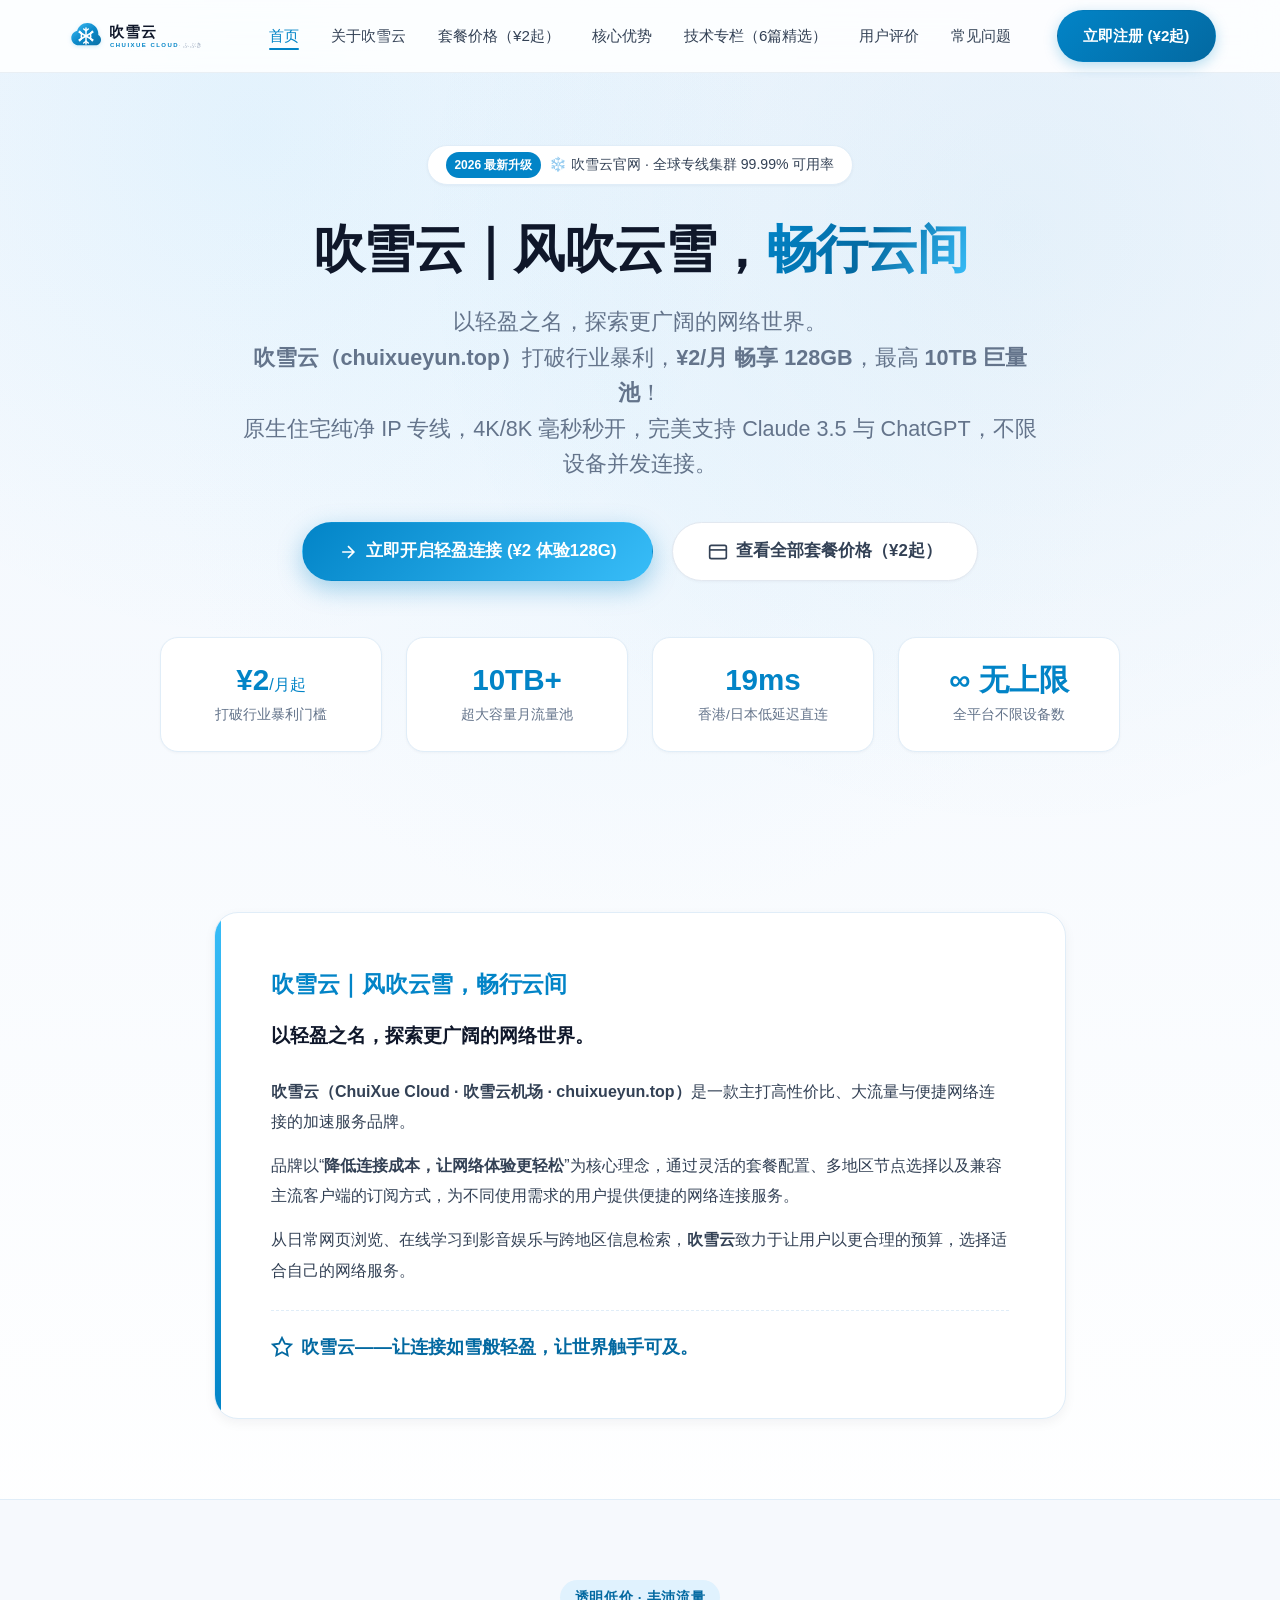
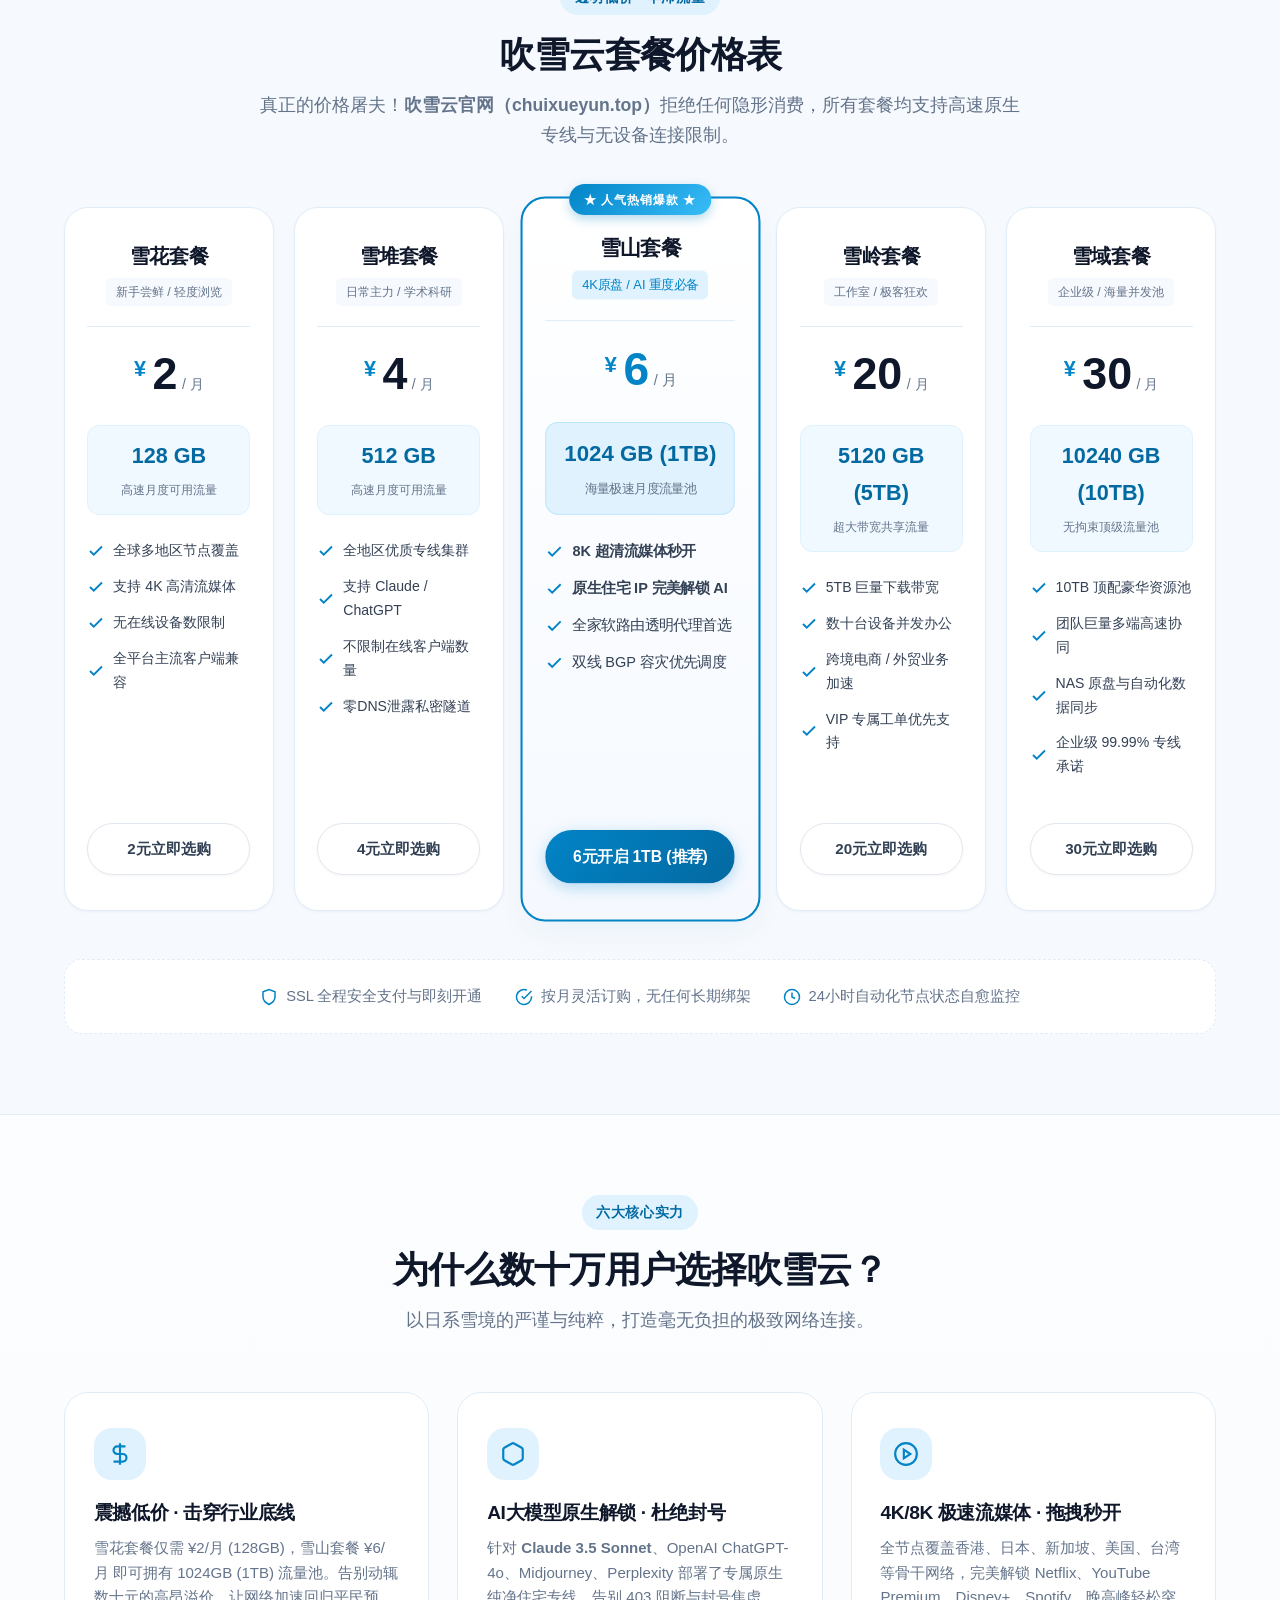
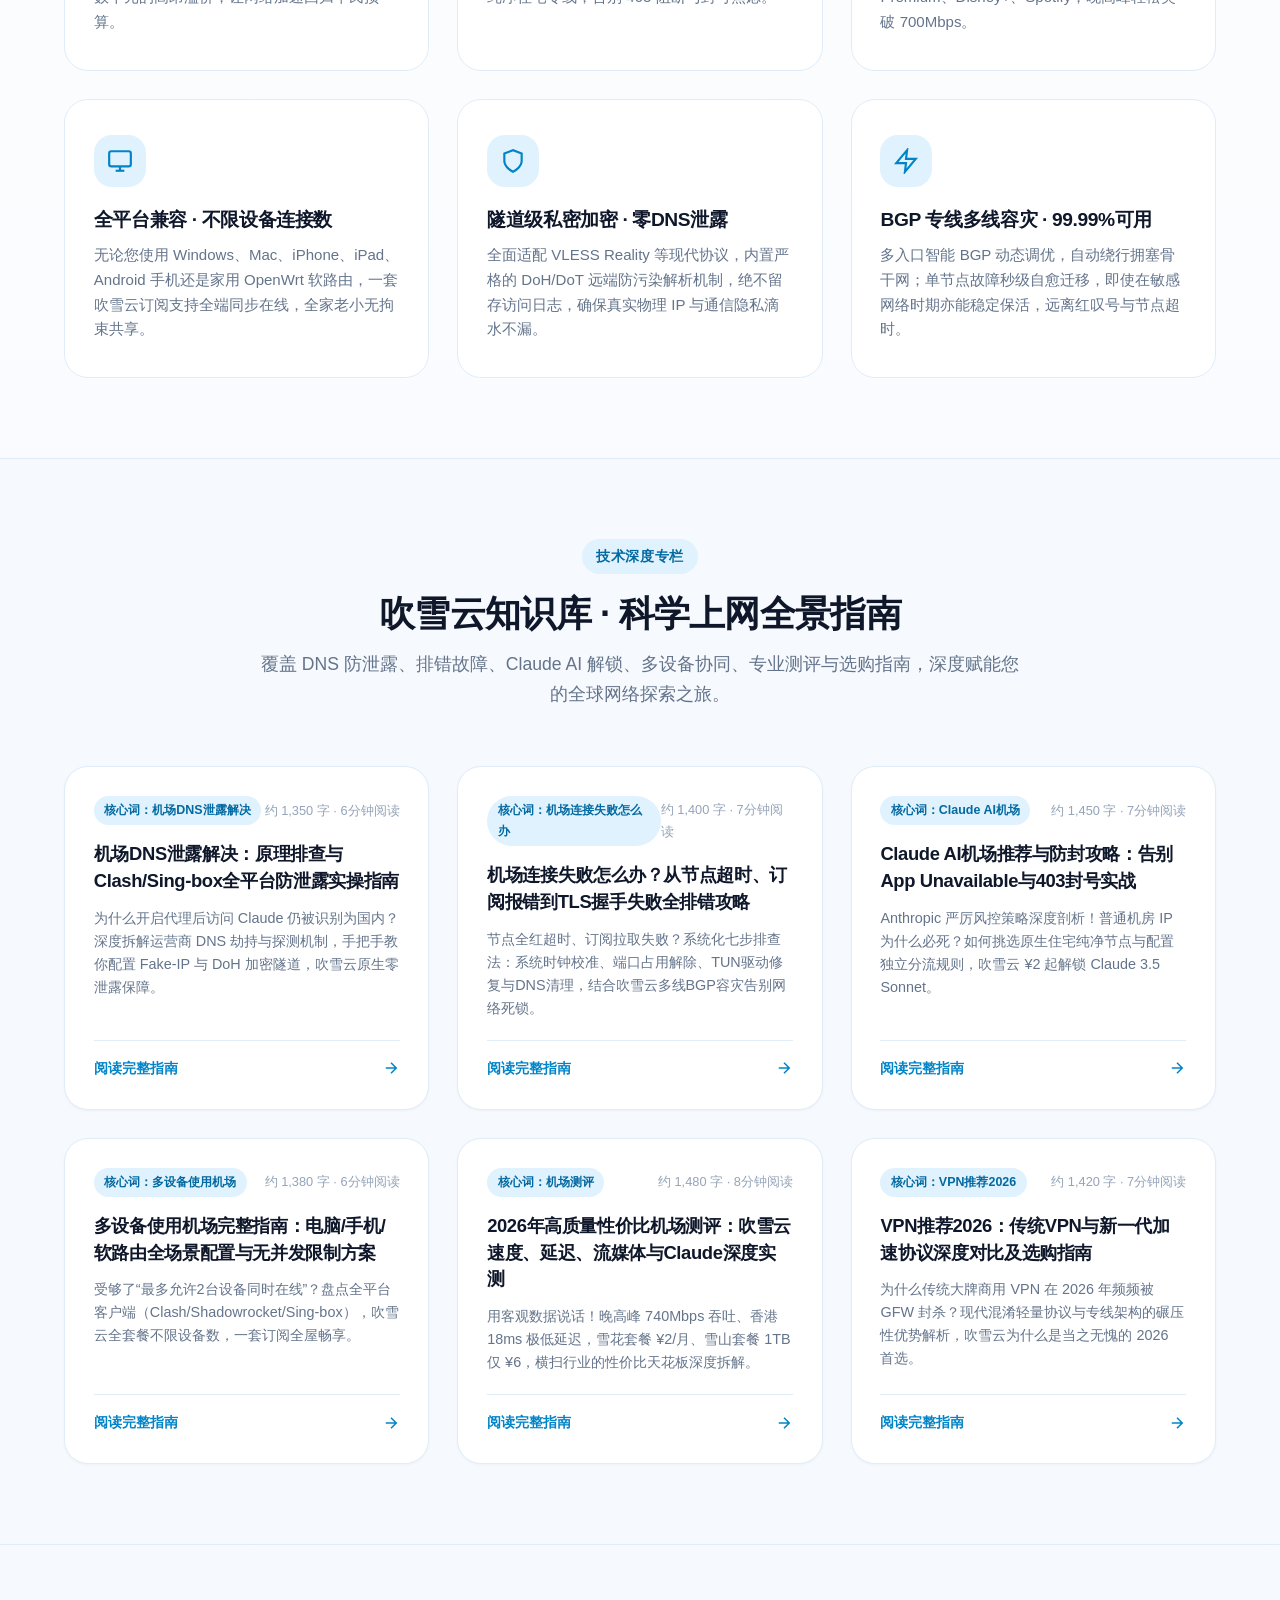
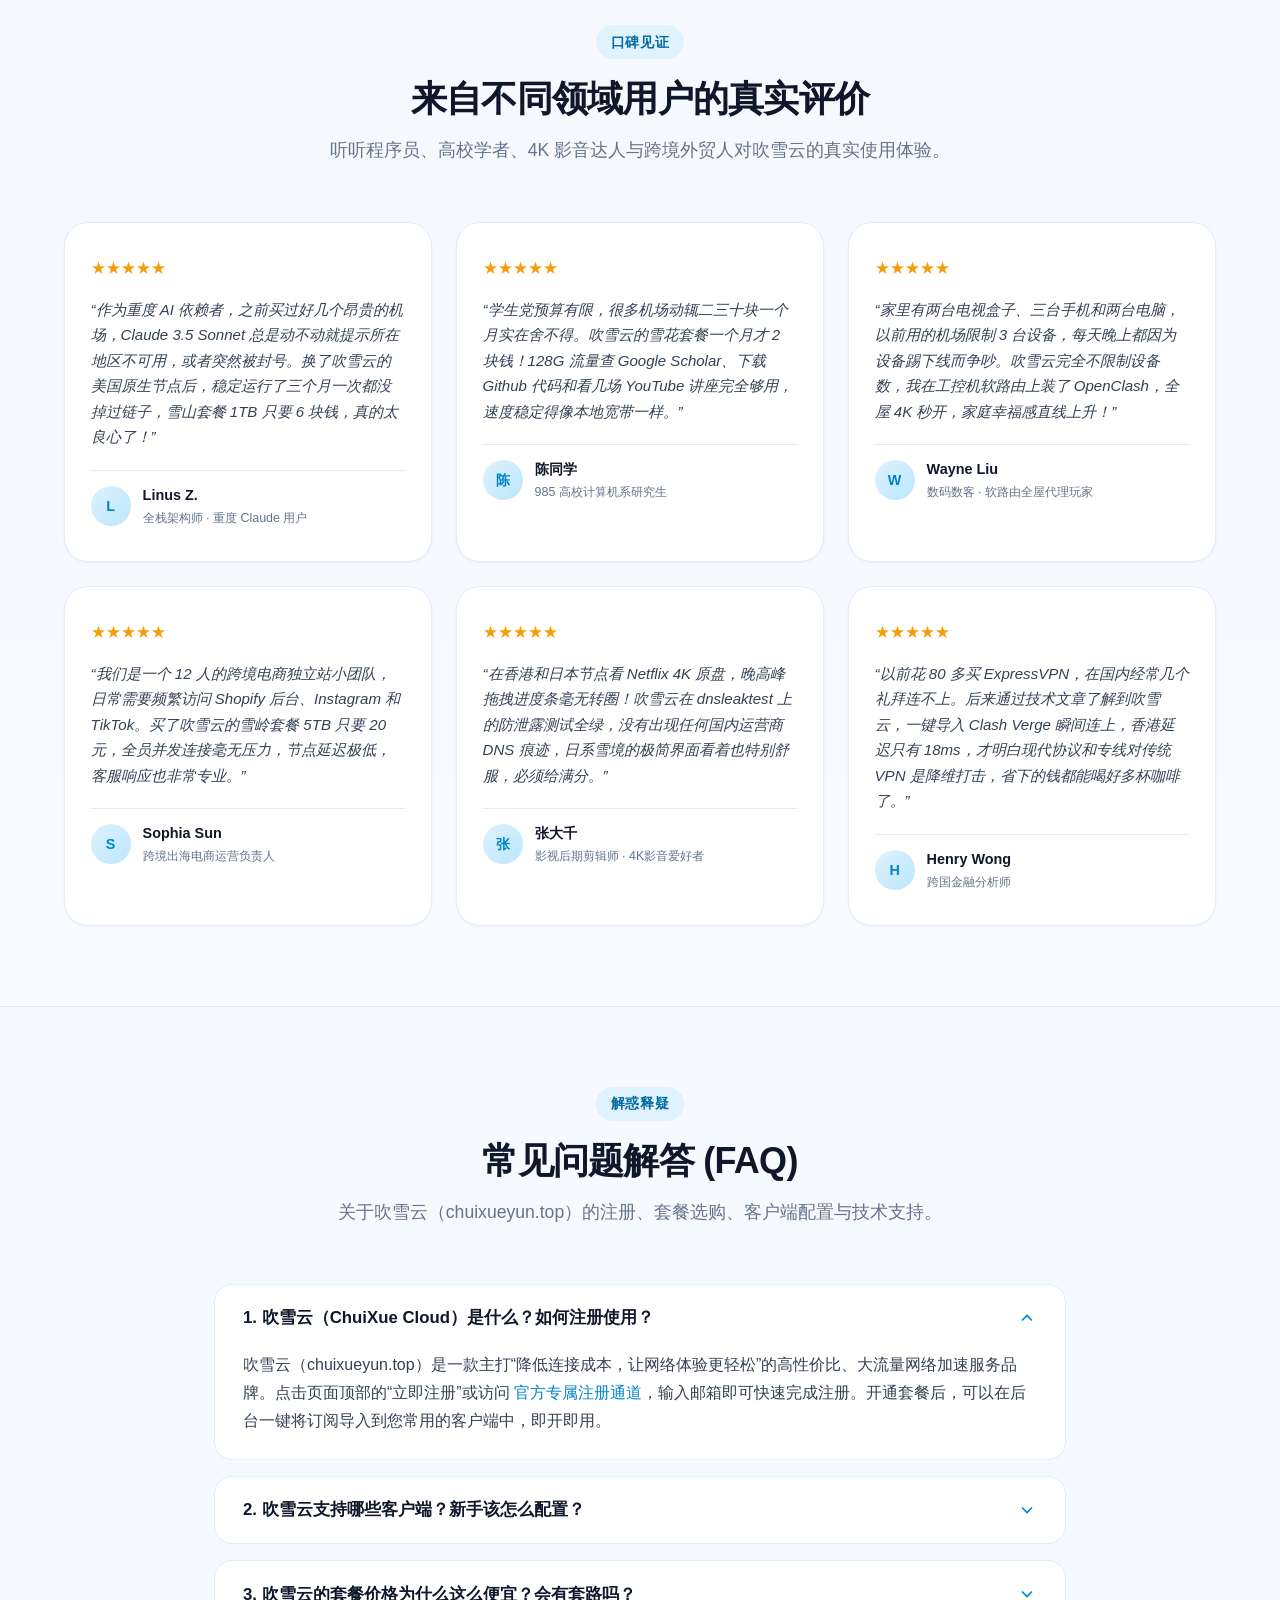
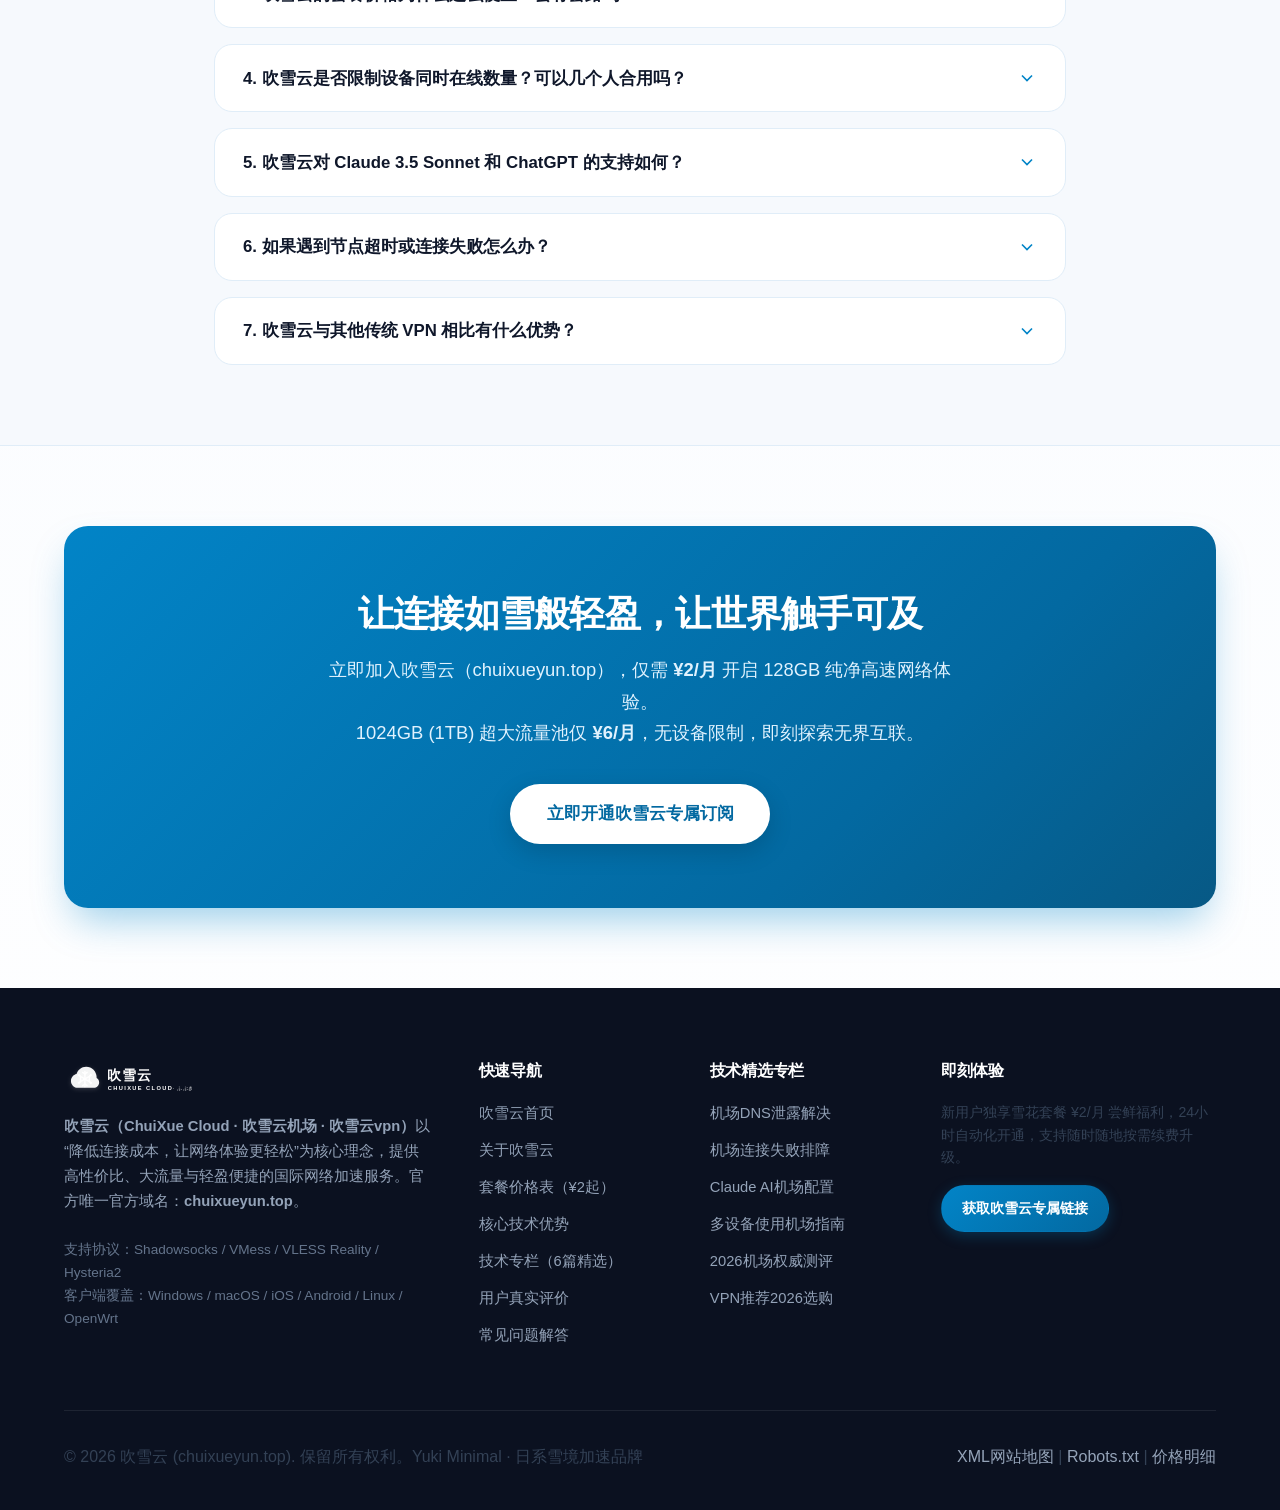
==== commit 8bf65180: "feat: complete multi-page restructuring with 7 independent URL routes, articles hub, 404 handler, an" ====
--- a/index.html
+++ b/index.html
@@ -194,13 +194,13 @@
       
       <nav aria-label="全站主导航">
         <ul class="nav-menu" id="navMenu">
-          <li><a href="#home" class="nav-link active">首页</a></li>
-          <li><a href="#about" class="nav-link">关于吹雪云</a></li>
-          <li><a href="#pricing" class="nav-link">套餐价格 (¥2起)</a></li>
-          <li><a href="#features" class="nav-link">核心优势</a></li>
-          <li><a href="#articles" class="nav-link">技术专栏 (6篇精选)</a></li>
-          <li><a href="#reviews" class="nav-link">用户评价</a></li>
-          <li><a href="#faq" class="nav-link">常见问题</a></li>
+          <li><a href="/" class="nav-link active">首页</a></li>
+          <li><a href="/about/" class="nav-link">关于吹雪云</a></li>
+          <li><a href="/pricing/" class="nav-link">套餐价格（¥2起）</a></li>
+          <li><a href="/advantages/" class="nav-link">核心优势</a></li>
+          <li><a href="/articles/" class="nav-link">技术专栏（6篇精选）</a></li>
+          <li><a href="/reviews/" class="nav-link">用户评价</a></li>
+          <li><a href="/faq/" class="nav-link">常见问题</a></li>
         </ul>
       </nav>
 
@@ -242,9 +242,9 @@
           <svg width="20" height="20" viewBox="0 0 24 24" fill="none" stroke="currentColor" stroke-width="2"><path d="M5 12h14M12 5l7 7-7 7"/></svg>
           立即开启轻盈连接 (¥2 体验128G)
         </a>
-        <a href="#pricing" class="btn btn-secondary btn-lg" title="查看吹雪云价格表">
+        <a href="/pricing/" class="btn btn-secondary btn-lg" title="查看吹雪云价格表">
           <svg width="20" height="20" viewBox="0 0 24 24" fill="none" stroke="currentColor" stroke-width="2"><rect x="2" y="4" width="20" height="16" rx="2"/><path d="M7 15h0M2 9.5h20"/></svg>
-          查看全部套餐价格
+          查看全部套餐价格（¥2起）
         </a>
       </div>
 
@@ -976,12 +976,13 @@
         <div class="footer-col">
           <h4>快速导航</h4>
           <ul class="footer-links">
-            <li><a href="#home">吹雪云首页</a></li>
-            <li><a href="#about">关于吹雪云</a></li>
-            <li><a href="#pricing">套餐价格表 (¥2起)</a></li>
-            <li><a href="#features">核心优势特点</a></li>
-            <li><a href="#reviews">用户真实评价</a></li>
-            <li><a href="#faq">常见问题解答</a></li>
+            <li><a href="/">吹雪云首页</a></li>
+            <li><a href="/about/">关于吹雪云</a></li>
+            <li><a href="/pricing/">套餐价格表（¥2起）</a></li>
+            <li><a href="/advantages/">核心技术优势</a></li>
+            <li><a href="/articles/">技术专栏（6篇精选）</a></li>
+            <li><a href="/reviews/">用户真实评价</a></li>
+            <li><a href="/faq/">常见问题解答</a></li>
           </ul>
         </div>
 
